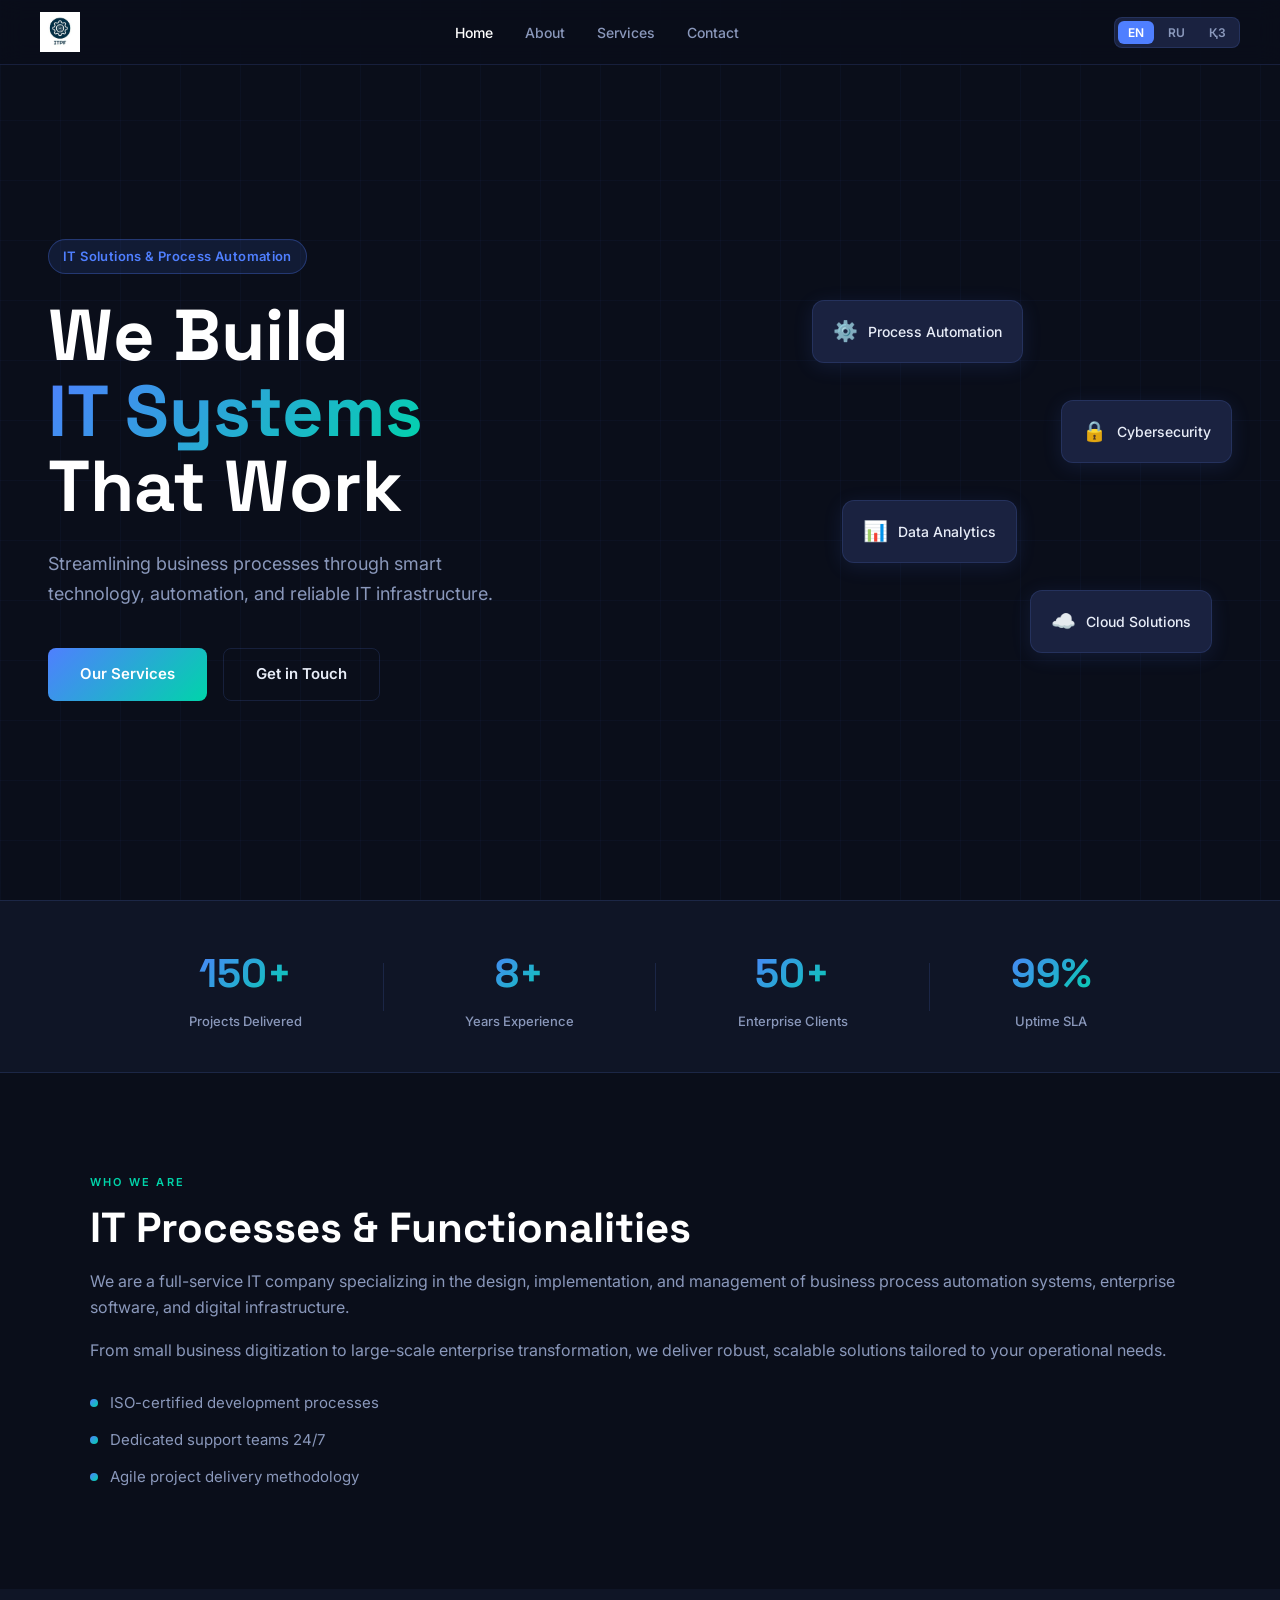
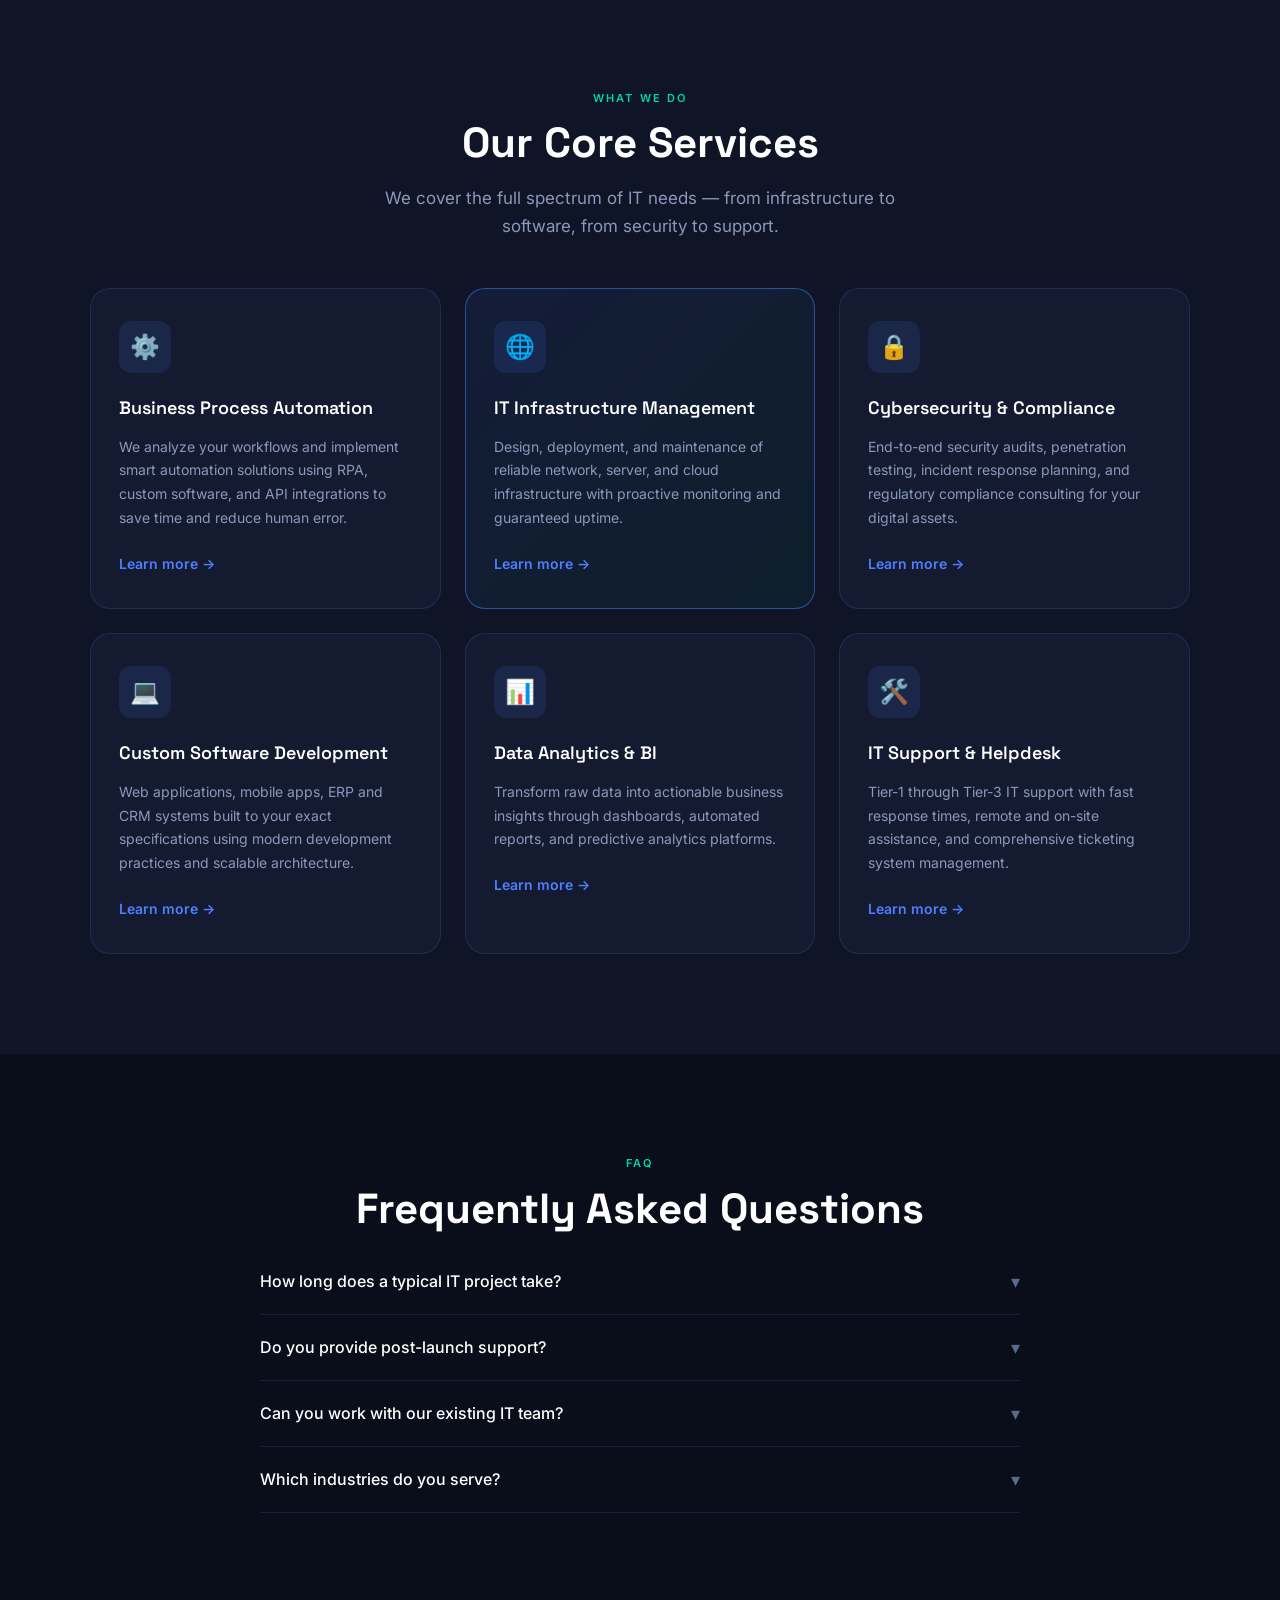
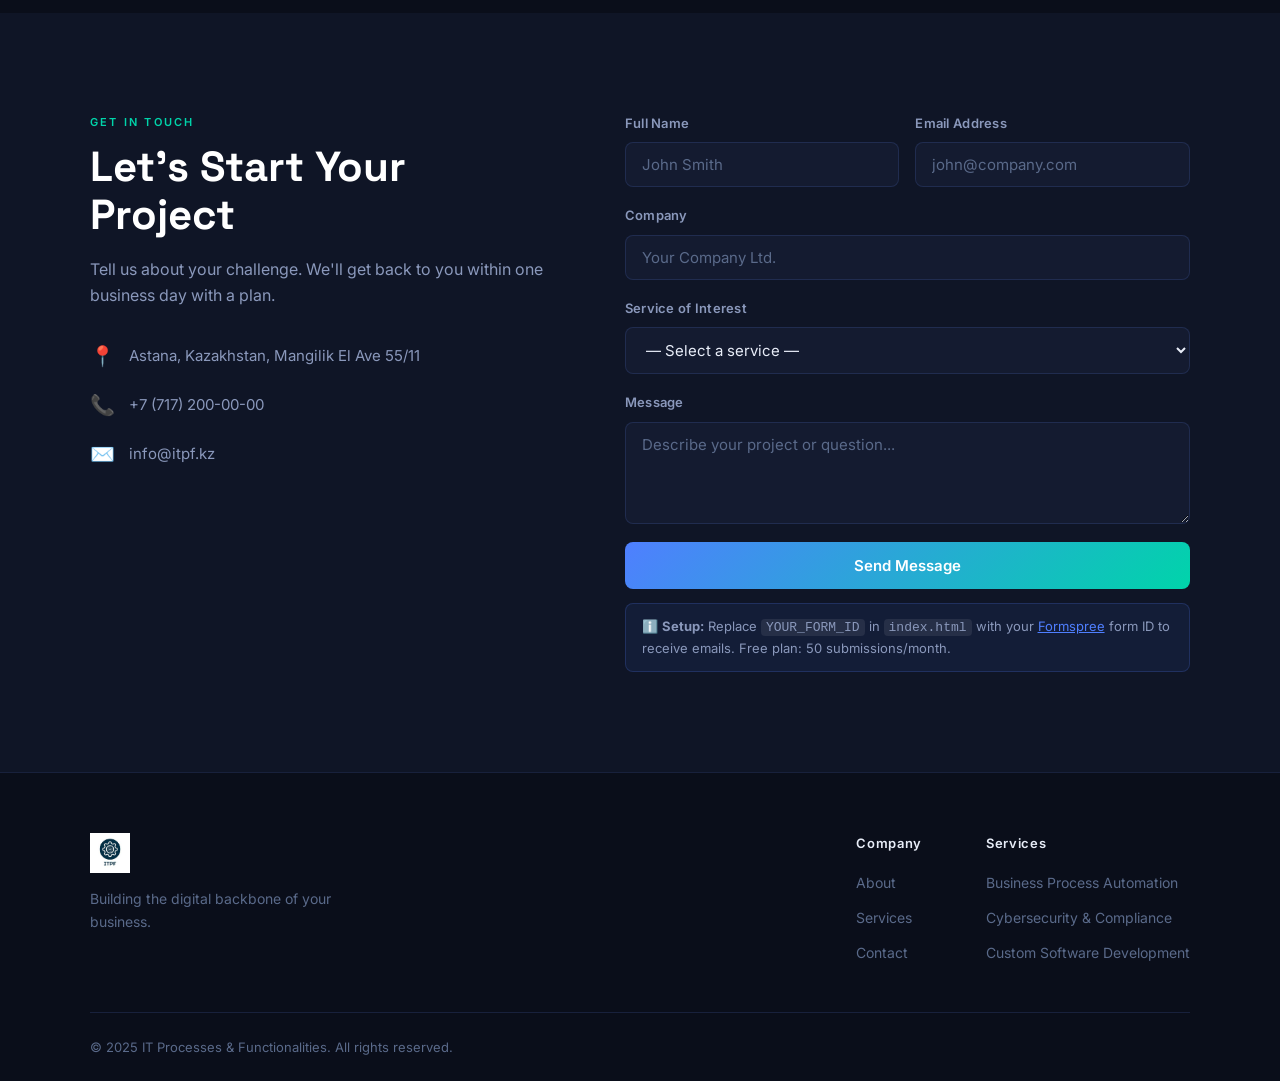
==== itpf-website-v2/index.html @ 0fc3a015 "Initial project setup" ====
<!DOCTYPE html>
<html lang="en">
<head>
  <meta charset="UTF-8" />
  <meta name="viewport" content="width=device-width, initial-scale=1.0" />
  <title>IT Processes & Functionalities</title>

  <!-- CSS -->
  <link rel="stylesheet" href="assets/css/main.css" />
  <link rel="stylesheet" href="assets/css/navbar.css" />
  <link rel="stylesheet" href="assets/css/hero.css" />
  <link rel="stylesheet" href="assets/css/sections.css" />
  <link rel="stylesheet" href="assets/css/contact.css" />
  <link rel="stylesheet" href="assets/css/footer.css" />

  <!-- Google Fonts -->
  <link href="https://fonts.googleapis.com/css2?family=Inter:wght@300;400;500;600;700&family=Space+Grotesk:wght@400;500;700&display=swap" rel="stylesheet" />
</head>
<body>

  <!-- ========== NAVBAR ========== -->
  <nav class="navbar" id="navbar">
    <div class="nav-container">
      <a href="#home" class="nav-logo">
        <img src="assets/images/company-logo.png" alt="IT P&F Logo" class="nav-logo-img"
             onerror="this.style.display='none'; document.getElementById('logoText').style.display='flex';" />
        <span class="logo-text-fallback" id="logoText" style="display:none;">
          <div class="logo-icon">⬡</div>
          <span>IT P&F</span>
        </span>
      </a>

      <ul class="nav-links" id="navLinks">
        <li><a href="#home"     data-i18n="nav_home">Home</a></li>
        <li><a href="#about"    data-i18n="nav_about">About</a></li>
        <li><a href="#services" data-i18n="nav_services">Services</a></li>
        <li><a href="#contact"  data-i18n="nav_contact">Contact</a></li>
      </ul>

      <div class="nav-right">
        <div class="lang-switcher">
          <button class="lang-btn active" data-lang="en">EN</button>
          <button class="lang-btn" data-lang="ru">RU</button>
          <button class="lang-btn" data-lang="kz">ҚЗ</button>
        </div>
        <button class="burger" id="burger" aria-label="Menu">
          <span></span><span></span><span></span>
        </button>
      </div>
    </div>
  </nav>

  <!-- ========== HERO ========== -->
  <section class="hero" id="home">
    <div class="hero-bg-grid"></div>
    <div class="hero-content">
      <div class="hero-tag" data-i18n="hero_tag">IT Solutions & Process Automation</div>
      <h1 class="hero-title">
        <span data-i18n="hero_title1">We Build</span><br/>
        <span class="hero-accent" data-i18n="hero_title2">IT Systems</span><br/>
        <span data-i18n="hero_title3">That Work</span>
      </h1>
      <p class="hero-sub" data-i18n="hero_sub">
        Streamlining business processes through smart technology, automation, and reliable IT infrastructure.
      </p>
      <div class="hero-cta-group">
        <a href="#services" class="btn-primary" data-i18n="hero_cta1">Our Services</a>
        <a href="#contact"  class="btn-outline"  data-i18n="hero_cta2">Get in Touch</a>
      </div>
    </div>
    <div class="hero-visual">
      <div class="floating-card card1"><span class="card-icon">⚙️</span><span data-i18n="card1">Process Automation</span></div>
      <div class="floating-card card2"><span class="card-icon">🔒</span><span data-i18n="card2">Cybersecurity</span></div>
      <div class="floating-card card3"><span class="card-icon">📊</span><span data-i18n="card3">Data Analytics</span></div>
      <div class="floating-card card4"><span class="card-icon">☁️</span><span data-i18n="card4">Cloud Solutions</span></div>
    </div>
  </section>

  <!-- ========== STATS ========== -->
  <section class="stats-bar">
    <div class="stats-container">
      <div class="stat-item">
        <span class="stat-num">150+</span>
        <span class="stat-label" data-i18n="stat1">Projects Delivered</span>
      </div>
      <div class="stat-divider"></div>
      <div class="stat-item">
        <span class="stat-num">8+</span>
        <span class="stat-label" data-i18n="stat2">Years Experience</span>
      </div>
      <div class="stat-divider"></div>
      <div class="stat-item">
        <span class="stat-num">50+</span>
        <span class="stat-label" data-i18n="stat3">Enterprise Clients</span>
      </div>
      <div class="stat-divider"></div>
      <div class="stat-item">
        <span class="stat-num">99%</span>
        <span class="stat-label" data-i18n="stat4">Uptime SLA</span>
      </div>
    </div>
  </section>

  <!-- ========== ABOUT ========== -->
  <section class="about" id="about">
    <div class="section-container">
      <div class="about-text">
        <div class="section-eyebrow" data-i18n="about_eyebrow">WHO WE ARE</div>
        <h2 class="section-title" data-i18n="about_title">IT Processes & Functionalities</h2>
        <p data-i18n="about_p1">We are a full-service IT company specializing in the design, implementation, and management of business process automation systems, enterprise software, and digital infrastructure.</p>
        <p data-i18n="about_p2">From small business digitization to large-scale enterprise transformation, we deliver robust, scalable solutions tailored to your operational needs.</p>
        <div class="about-features">
          <div class="feature-row"><div class="feature-dot"></div><span data-i18n="feat1">ISO-certified development processes</span></div>
          <div class="feature-row"><div class="feature-dot"></div><span data-i18n="feat2">Dedicated support teams 24/7</span></div>
          <div class="feature-row"><div class="feature-dot"></div><span data-i18n="feat3">Agile project delivery methodology</span></div>
        </div>
      </div>
    </div>
  </section>

  <!-- ========== SERVICES ========== -->
  <section class="services" id="services">
    <div class="services-inner">
      <div class="section-eyebrow center" data-i18n="services_eyebrow">WHAT WE DO</div>
      <h2 class="section-title center" data-i18n="services_title">Our Core Services</h2>
      <p class="section-sub center" data-i18n="services_sub">We cover the full spectrum of IT needs — from infrastructure to software, from security to support.</p>
      <div class="services-grid">
        <div class="service-card">
          <div class="service-icon-wrap"><span class="service-icon">⚙️</span></div>
          <h3 data-i18n="srv1_title">Business Process Automation</h3>
          <p data-i18n="srv1_desc">We analyze your workflows and implement smart automation solutions using RPA, custom software, and API integrations to save time and reduce human error.</p>
          <a href="#contact" class="service-link" data-i18n="srv_link">Learn more →</a>
        </div>
        <div class="service-card featured">
          <div class="service-icon-wrap"><span class="service-icon">🌐</span></div>
          <h3 data-i18n="srv2_title">IT Infrastructure Management</h3>
          <p data-i18n="srv2_desc">Design, deployment, and maintenance of reliable network, server, and cloud infrastructure with proactive monitoring and guaranteed uptime.</p>
          <a href="#contact" class="service-link" data-i18n="srv_link">Learn more →</a>
        </div>
        <div class="service-card">
          <div class="service-icon-wrap"><span class="service-icon">🔒</span></div>
          <h3 data-i18n="srv3_title">Cybersecurity & Compliance</h3>
          <p data-i18n="srv3_desc">End-to-end security audits, penetration testing, incident response planning, and regulatory compliance consulting for your digital assets.</p>
          <a href="#contact" class="service-link" data-i18n="srv_link">Learn more →</a>
        </div>
        <div class="service-card">
          <div class="service-icon-wrap"><span class="service-icon">💻</span></div>
          <h3 data-i18n="srv4_title">Custom Software Development</h3>
          <p data-i18n="srv4_desc">Web applications, mobile apps, ERP and CRM systems built to your exact specifications using modern development practices and scalable architecture.</p>
          <a href="#contact" class="service-link" data-i18n="srv_link">Learn more →</a>
        </div>
        <div class="service-card">
          <div class="service-icon-wrap"><span class="service-icon">📊</span></div>
          <h3 data-i18n="srv5_title">Data Analytics & BI</h3>
          <p data-i18n="srv5_desc">Transform raw data into actionable business insights through dashboards, automated reports, and predictive analytics platforms.</p>
          <a href="#contact" class="service-link" data-i18n="srv_link">Learn more →</a>
        </div>
        <div class="service-card">
          <div class="service-icon-wrap"><span class="service-icon">🛠️</span></div>
          <h3 data-i18n="srv6_title">IT Support & Helpdesk</h3>
          <p data-i18n="srv6_desc">Tier-1 through Tier-3 IT support with fast response times, remote and on-site assistance, and comprehensive ticketing system management.</p>
          <a href="#contact" class="service-link" data-i18n="srv_link">Learn more →</a>
        </div>
      </div>
    </div>
  </section>

  <!-- ========== FAQ ========== -->
  <section class="faq-section">
    <div class="faq-inner">
      <div class="section-eyebrow center" data-i18n="faq_eyebrow">FAQ</div>
      <h2 class="section-title center" data-i18n="faq_title">Frequently Asked Questions</h2>
      <div class="faq-list">
        <div class="faq-item">
          <button class="faq-q" onclick="toggleFAQ(this)">
            <span data-i18n="faq1_q">How long does a typical IT project take?</span>
            <span class="faq-arrow">▾</span>
          </button>
          <div class="faq-a"><p data-i18n="faq1_a">Project timelines vary based on scope. A simple automation solution takes 2–4 weeks; a full ERP implementation can take 3–6 months.</p></div>
        </div>
        <div class="faq-item">
          <button class="faq-q" onclick="toggleFAQ(this)">
            <span data-i18n="faq2_q">Do you provide post-launch support?</span>
            <span class="faq-arrow">▾</span>
          </button>
          <div class="faq-a"><p data-i18n="faq2_a">Yes. All our solutions come with a standard 3-month warranty period and optional long-term support contracts with guaranteed SLA response times.</p></div>
        </div>
        <div class="faq-item">
          <button class="faq-q" onclick="toggleFAQ(this)">
            <span data-i18n="faq3_q">Can you work with our existing IT team?</span>
            <span class="faq-arrow">▾</span>
          </button>
          <div class="faq-a"><p data-i18n="faq3_a">Absolutely. We regularly collaborate with in-house IT departments, acting as a technology partner for specific projects or providing overflow capacity during peak periods.</p></div>
        </div>
        <div class="faq-item">
          <button class="faq-q" onclick="toggleFAQ(this)">
            <span data-i18n="faq4_q">Which industries do you serve?</span>
            <span class="faq-arrow">▾</span>
          </button>
          <div class="faq-a"><p data-i18n="faq4_a">We serve clients across finance, healthcare, logistics, retail, manufacturing, and the public sector. Our solutions are adaptable to any industry vertical.</p></div>
        </div>
      </div>
    </div>
  </section>

  <!-- ========== CONTACT ========== -->
  <section class="contact-section" id="contact">
    <div class="contact-inner">
      <div class="contact-info">
        <div class="section-eyebrow" data-i18n="contact_eyebrow">GET IN TOUCH</div>
        <h2 class="section-title" data-i18n="contact_title">Let's Start Your Project</h2>
        <p data-i18n="contact_sub">Tell us about your challenge. We'll get back to you within one business day with a plan.</p>
        <div class="contact-details">
          <div class="contact-row"><span class="c-icon">📍</span><span data-i18n="contact_address">Astana, Kazakhstan, Mangilik El Ave 55/11</span></div>
          <div class="contact-row"><span class="c-icon">📞</span><span>+7 (717) 200-00-00</span></div>
          <div class="contact-row"><span class="c-icon">✉️</span><span>info@itpf.kz</span></div>
        </div>
      </div>

      <!-- FORM — submissions go to Formspree (replace YOUR_FORM_ID) -->
      <form class="contact-form" id="contactForm"
            action="https://formspree.io/f/mbdvygqb"
            method="POST"
            onsubmit="handleSubmit(event)">

        <div class="form-row">
          <div class="form-group">
            <label data-i18n="form_name">Full Name</label>
            <input type="text" name="name" id="fname" placeholder="John Smith" required />
          </div>
          <div class="form-group">
            <label data-i18n="form_email">Email Address</label>
            <input type="email" name="email" id="femail" placeholder="john@company.com" required />
          </div>
        </div>
        <div class="form-group">
          <label data-i18n="form_company">Company</label>
          <input type="text" name="company" id="fcompany" placeholder="Your Company Ltd." />
        </div>
        <div class="form-group">
          <label data-i18n="form_service">Service of Interest</label>
          <select name="service" id="fservice">
            <option value="" data-i18n="form_select">— Select a service —</option>
            <option value="automation"    data-i18n="srv1_title">Business Process Automation</option>
            <option value="infra"         data-i18n="srv2_title">IT Infrastructure Management</option>
            <option value="security"      data-i18n="srv3_title">Cybersecurity & Compliance</option>
            <option value="software"      data-i18n="srv4_title">Custom Software Development</option>
            <option value="analytics"     data-i18n="srv5_title">Data Analytics & BI</option>
            <option value="support"       data-i18n="srv6_title">IT Support & Helpdesk</option>
          </select>
        </div>
        <div class="form-group">
          <label data-i18n="form_msg">Message</label>
          <textarea name="message" id="fmessage" rows="4" placeholder="Describe your project or question..." required></textarea>
        </div>

        <!-- Hidden field so you know which page sent the message -->
        <input type="hidden" name="_subject" value="New message from IT P&F website" />
        <input type="hidden" name="_replyto" id="replyTo" />

        <button type="submit" class="btn-primary full-w" id="submitBtn" data-i18n="form_submit">Send Message</button>

        <div class="form-success" id="formSuccess">
          <span data-i18n="form_success">✅ Thank you! We'll be in touch shortly.</span>
        </div>
        <div class="form-error" id="formError">
          <span data-i18n="form_error">❌ Something went wrong. Please try again or email us directly.</span>
        </div>

        <!-- SETUP INSTRUCTIONS (visible only in dev) -->
        <div class="form-setup-note" id="setupNote">
          ℹ️ <strong>Setup:</strong> Replace <code>YOUR_FORM_ID</code> in <code>index.html</code> with your
          <a href="https://formspree.io" target="_blank">Formspree</a> form ID to receive emails.
          Free plan: 50 submissions/month.
        </div>
      </form>
    </div>
  </section>

  <!-- ========== FOOTER ========== -->
  <footer class="footer">
    <div class="footer-inner">
      <div class="footer-brand">
        <img src="assets/images/company-logo.png" alt="Logo" class="footer-logo"
             onerror="this.style.display='none'; document.getElementById('footerLogoFallback').style.display='flex';" />
        <div class="footer-logo-fallback" id="footerLogoFallback" style="display:none;">
          <div class="logo-icon">⬡</div><span class="logo-text-f">IT P&F</span>
        </div>
        <p data-i18n="footer_tagline">Building the digital backbone of your business.</p>
      </div>
      <div class="footer-links">
        <div class="footer-col">
          <strong data-i18n="footer_company">Company</strong>
          <a href="#about"    data-i18n="nav_about">About</a>
          <a href="#services" data-i18n="nav_services">Services</a>
          <a href="#contact"  data-i18n="nav_contact">Contact</a>
        </div>
        <div class="footer-col">
          <strong data-i18n="footer_services">Services</strong>
          <a href="#services" data-i18n="srv1_title">Process Automation</a>
          <a href="#services" data-i18n="srv3_title">Cybersecurity</a>
          <a href="#services" data-i18n="srv4_title">Software Dev</a>
        </div>
      </div>
    </div>
    <div class="footer-bottom">
      <span>© 2025 IT Processes & Functionalities. <span data-i18n="footer_rights">All rights reserved.</span></span>
    </div>
  </footer>

  <!-- JS -->
  <script src="assets/js/i18n.js"></script>
  <script src="assets/js/navbar.js"></script>
  <script src="assets/js/faq.js"></script>
  <script src="assets/js/form.js"></script>
  <script src="assets/js/animations.js"></script>
  <script src="assets/js/main.js"></script>

</body>
</html>
---- itpf-website-v2/assets/css/main.css ----
/* ================================================
   main.css  — Design tokens · Reset · Utilities
   ================================================ */

/* ── DESIGN TOKENS ── */
:root {
  --bg:          #0A0E1A;
  --bg2:         #0F1526;
  --bg3:         #141B30;
  --surface:     #1A2240;
  --border:      rgba(100,140,255,0.15);
  --accent:      #4F7FFF;
  --accent2:     #00D4AA;
  --text:        #E8EDF8;
  --text2:       #8A98BB;
  --text3:       #5A6A8A;
  --white:       #FFFFFF;
  --gradient:    linear-gradient(135deg,#4F7FFF 0%,#00D4AA 100%);
  --font-display:'Space Grotesk', sans-serif;
  --font-body:   'Inter', sans-serif;
  --radius:      12px;
  --radius-lg:   20px;
  --transition:  0.25s ease;
  --shadow:      0 8px 32px rgba(0,0,0,0.4);
  --shadow-card: 0 4px 20px rgba(79,127,255,0.12);
}

/* ── RESET ── */
*, *::before, *::after { box-sizing: border-box; margin: 0; padding: 0; }
html  { scroll-behavior: smooth; }
body  { background: var(--bg); color: var(--text); font-family: var(--font-body); font-size: 16px; line-height: 1.65; overflow-x: hidden; }
a     { color: inherit; text-decoration: none; }
img   { max-width: 100%; display: block; }
ul    { list-style: none; }

/* ── UTILITIES ── */
.center { text-align: center; }

.section-eyebrow {
  font-size: 11px; font-weight: 600;
  letter-spacing: 0.2em; color: var(--accent2);
  text-transform: uppercase; margin-bottom: 12px;
}

.section-title {
  font-family: var(--font-display);
  font-size: clamp(28px, 4vw, 42px);
  font-weight: 700; color: var(--white);
  line-height: 1.15; margin-bottom: 16px;
}

.section-sub {
  color: var(--text2); font-size: 17px;
  max-width: 560px; margin: 0 auto 48px;
}

/* ── BUTTONS ── */
.btn-primary {
  display: inline-block;
  background: var(--gradient);
  color: var(--white); font-family: var(--font-body);
  font-weight: 600; font-size: 15px;
  padding: 14px 32px; border-radius: 8px;
  border: none; cursor: pointer;
  transition: opacity var(--transition), transform var(--transition);
}
.btn-primary:hover { opacity: 0.88; transform: translateY(-2px); }
.btn-primary.full-w { width: 100%; text-align: center; }

.btn-outline {
  display: inline-block; background: transparent;
  color: var(--text); font-weight: 600; font-size: 15px;
  padding: 13px 32px; border-radius: 8px;
  border: 1.5px solid var(--border); cursor: pointer;
  transition: border-color var(--transition), color var(--transition);
}
.btn-outline:hover { border-color: var(--accent); color: var(--accent); }

/* ── BG GRID ── */
.hero-bg-grid {
  position: fixed; inset: 0;
  background-image:
    linear-gradient(rgba(79,127,255,0.04) 1px, transparent 1px),
    linear-gradient(90deg, rgba(79,127,255,0.04) 1px, transparent 1px);
  background-size: 60px 60px;
  pointer-events: none; z-index: -1;
}
---- itpf-website-v2/assets/css/navbar.css ----
/* ================================================
   navbar.css — Navigation bar
   ================================================ */

.navbar {
  position: fixed; top: 0; left: 0; right: 0;
  z-index: 1000; padding: 0 24px;
  background: rgba(10,14,26,0.85);
  backdrop-filter: blur(12px);
  border-bottom: 1px solid var(--border);
  transition: background var(--transition);
}
.nav-container {
  max-width: 1200px; margin: 0 auto;
  height: 64px; display: flex;
  align-items: center; justify-content: space-between; gap: 24px;
}

/* Logo */
.nav-logo { display: flex; align-items: center; gap: 10px; }
.nav-logo-img { height: 40px; width: auto; object-fit: contain; }
.logo-text-fallback {
  display: flex; align-items: center; gap: 10px;
  font-family: var(--font-display); font-weight: 700;
  font-size: 18px; color: var(--white);
}
.logo-icon {
  width: 34px; height: 34px; background: var(--gradient);
  border-radius: 8px; display: flex; align-items: center;
  justify-content: center; font-size: 18px; color: #fff;
}

/* Links */
.nav-links { display: flex; align-items: center; gap: 32px; }
.nav-links a { font-size: 14px; font-weight: 500; color: var(--text2); transition: color var(--transition); }
.nav-links a:hover, .nav-links a.active { color: var(--white); }

/* Right side */
.nav-right { display: flex; align-items: center; gap: 16px; }

/* Language switcher */
.lang-switcher {
  display: flex; gap: 4px;
  background: var(--surface); border-radius: 8px;
  padding: 3px; border: 1px solid var(--border);
}
.lang-btn {
  background: transparent; border: none;
  color: var(--text2); font-family: var(--font-body);
  font-size: 12px; font-weight: 600;
  padding: 4px 10px; border-radius: 6px;
  cursor: pointer; transition: background var(--transition), color var(--transition);
}
.lang-btn.active { background: var(--accent); color: var(--white); }
.lang-btn:hover:not(.active) { background: rgba(79,127,255,0.15); color: var(--white); }

/* Burger */
.burger { display: none; flex-direction: column; gap: 5px; background: none; border: none; cursor: pointer; padding: 4px; }
.burger span { display: block; width: 22px; height: 2px; background: var(--text); border-radius: 2px; transition: transform var(--transition), opacity var(--transition); }
.burger.open span:nth-child(1) { transform: translateY(7px) rotate(45deg); }
.burger.open span:nth-child(2) { opacity: 0; }
.burger.open span:nth-child(3) { transform: translateY(-7px) rotate(-45deg); }

/* ── Responsive ── */
@media (max-width: 768px) {
  .nav-links {
    position: fixed; top: 64px; left: 0; right: 0;
    background: rgba(10,14,26,0.98); backdrop-filter: blur(12px);
    flex-direction: column; align-items: center;
    padding: 24px; gap: 20px;
    border-bottom: 1px solid var(--border);
    transform: translateY(-110%); transition: transform 0.3s ease; z-index: 999;
  }
  .nav-links.open { transform: translateY(0); }
  .burger { display: flex; }
}
---- itpf-website-v2/assets/css/hero.css ----
/* ================================================
   hero.css — Hero section + Stats bar
   ================================================ */

/* ── HERO ── */
.hero {
  min-height: 100vh; display: flex;
  align-items: center; justify-content: space-between;
  padding: 120px 48px 80px;
  max-width: 1280px; margin: 0 auto; gap: 48px;
}

.hero-content { flex: 1; max-width: 580px; }

.hero-tag {
  display: inline-block;
  background: rgba(79,127,255,0.12);
  border: 1px solid rgba(79,127,255,0.3);
  color: var(--accent); font-size: 13px; font-weight: 600;
  padding: 6px 14px; border-radius: 100px;
  margin-bottom: 24px; letter-spacing: 0.03em;
}

.hero-title {
  font-family: var(--font-display);
  font-size: clamp(40px, 6vw, 72px);
  font-weight: 700; line-height: 1.05;
  color: var(--white); margin-bottom: 24px;
}

.hero-accent {
  background: var(--gradient);
  -webkit-background-clip: text;
  -webkit-text-fill-color: transparent;
  background-clip: text;
}

.hero-sub { color: var(--text2); font-size: 18px; margin-bottom: 40px; max-width: 480px; }
.hero-cta-group { display: flex; gap: 16px; flex-wrap: wrap; }

/* Floating cards */
.hero-visual { flex: 1; max-width: 420px; position: relative; height: 380px; }
.floating-card {
  position: absolute; background: var(--surface);
  border: 1px solid var(--border); border-radius: var(--radius);
  padding: 14px 20px; display: flex; align-items: center; gap: 10px;
  font-size: 14px; font-weight: 500; color: var(--text);
  white-space: nowrap; box-shadow: var(--shadow-card);
  animation: float 4s ease-in-out infinite;
}
.card-icon { font-size: 20px; }
.card1 { top: 20px;  left: 0;    animation-delay: 0s;   }
.card2 { top: 120px; right: 0;   animation-delay: 1s;   }
.card3 { top: 220px; left: 30px; animation-delay: 0.5s; }
.card4 { top: 310px; right: 20px;animation-delay: 1.5s; }

@keyframes float {
  0%, 100% { transform: translateY(0); }
  50%       { transform: translateY(-10px); }
}

/* ── STATS BAR ── */
.stats-bar { background: var(--bg2); border-top: 1px solid var(--border); border-bottom: 1px solid var(--border); padding: 40px 24px; }
.stats-container { max-width: 960px; margin: 0 auto; display: flex; align-items: center; justify-content: space-around; flex-wrap: wrap; gap: 24px; }
.stat-item { display: flex; flex-direction: column; align-items: center; gap: 4px; }
.stat-num { font-family: var(--font-display); font-size: 40px; font-weight: 700; background: var(--gradient); -webkit-background-clip: text; -webkit-text-fill-color: transparent; background-clip: text; }
.stat-label { font-size: 13px; color: var(--text2); font-weight: 500; }
.stat-divider { width: 1px; height: 48px; background: var(--border); }

/* ── Responsive ── */
@media (max-width: 1024px) { .hero { padding: 100px 32px 80px; } .hero-visual { max-width: 320px; } }
@media (max-width: 768px) {
  .hero { flex-direction: column; min-height: auto; padding: 100px 20px 60px; text-align: center; }
  .hero-content { max-width: 100%; }
  .hero-sub { margin: 0 auto 32px; }
  .hero-cta-group { justify-content: center; }
  .hero-visual { display: none; }
  .stats-container { flex-direction: column; gap: 28px; }
  .stat-divider { display: none; }
}
@media (max-width: 480px) {
  .btn-primary, .btn-outline { width: 100%; text-align: center; }
  .hero-cta-group { flex-direction: column; }
}
---- itpf-website-v2/assets/css/sections.css ----
/* ================================================
   sections.css — About · Services · FAQ
   ================================================ */

/* ── ABOUT ── */
.about { background: var(--bg); padding: 100px 24px; }
.section-container { max-width: 1100px; margin: 0 auto; }
.about-text p { color: var(--text2); margin-bottom: 16px; }
.about-features { margin-top: 28px; display: flex; flex-direction: column; gap: 12px; }
.feature-row { display: flex; align-items: center; gap: 12px; font-size: 15px; color: var(--text2); }
.feature-dot { width: 8px; height: 8px; border-radius: 50%; background: var(--gradient); flex-shrink: 0; }

/* ── SERVICES ── */
.services { background: var(--bg2); padding: 100px 24px; }
.services-inner { max-width: 1100px; margin: 0 auto; }
.services-grid { display: grid; grid-template-columns: repeat(3,1fr); gap: 24px; margin-top: 16px; }

.service-card {
  background: var(--bg3); border: 1px solid var(--border);
  border-radius: var(--radius-lg); padding: 32px 28px;
  transition: transform var(--transition), border-color var(--transition), box-shadow var(--transition);
}
.service-card:hover { transform: translateY(-6px); border-color: rgba(79,127,255,0.4); box-shadow: var(--shadow-card); }
.service-card.featured { border-color: rgba(79,127,255,0.5); background: linear-gradient(135deg,rgba(79,127,255,0.08),rgba(0,212,170,0.05)); }
.service-icon-wrap { width: 52px; height: 52px; background: rgba(79,127,255,0.12); border-radius: 12px; display: flex; align-items: center; justify-content: center; margin-bottom: 20px; }
.service-icon { font-size: 24px; }
.service-card h3 { font-family: var(--font-display); font-size: 18px; font-weight: 600; color: var(--white); margin-bottom: 12px; }
.service-card p  { color: var(--text2); font-size: 14px; line-height: 1.7; margin-bottom: 20px; }
.service-link    { font-size: 14px; font-weight: 600; color: var(--accent); transition: color var(--transition); }
.service-link:hover { color: var(--accent2); }

/* ── FAQ ── */
.faq-section { background: var(--bg); padding: 100px 24px; }
.faq-inner { max-width: 760px; margin: 0 auto; }
.faq-list { margin-top: 16px; }
.faq-item { border-bottom: 1px solid var(--border); }
.faq-q {
  width: 100%; background: none; border: none;
  color: var(--white); font-family: var(--font-body);
  font-size: 16px; font-weight: 500; padding: 22px 0;
  display: flex; align-items: center; justify-content: space-between;
  cursor: pointer; text-align: left; gap: 16px;
  transition: color var(--transition);
}
.faq-q:hover { color: var(--accent); }
.faq-arrow { font-size: 18px; color: var(--text3); transition: transform var(--transition); flex-shrink: 0; }
.faq-q.open .faq-arrow { transform: rotate(180deg); color: var(--accent); }
.faq-a { max-height: 0; overflow: hidden; transition: max-height 0.35s ease; }
.faq-a p { color: var(--text2); font-size: 15px; padding-bottom: 20px; }
.faq-a.open { max-height: 300px; }

/* ── Responsive ── */
@media (max-width: 1024px) { .services-grid { grid-template-columns: repeat(2,1fr); } }
@media (max-width: 768px) {
  .about    { padding: 70px 20px; }
  .services { padding: 70px 20px; }
  .faq-section { padding: 70px 20px; }
  .services-grid { grid-template-columns: 1fr; }
}
---- itpf-website-v2/assets/css/contact.css ----
/* ================================================
   contact.css — Contact section & Form
   ================================================ */

.contact-section { background: var(--bg2); padding: 100px 24px; }
.contact-inner { max-width: 1100px; margin: 0 auto; display: flex; gap: 64px; align-items: flex-start; }

/* Info column */
.contact-info { flex: 1; }
.contact-info p { color: var(--text2); margin-bottom: 32px; font-size: 16px; }
.contact-details { display: flex; flex-direction: column; gap: 16px; }
.contact-row { display: flex; align-items: center; gap: 14px; color: var(--text2); font-size: 15px; }
.c-icon { font-size: 20px; }

/* Form */
.contact-form { flex: 1.2; }
.form-row { display: grid; grid-template-columns: 1fr 1fr; gap: 16px; }
.form-group { display: flex; flex-direction: column; gap: 8px; margin-bottom: 18px; }
.form-group label { font-size: 13px; font-weight: 600; color: var(--text2); letter-spacing: 0.02em; }

.form-group input,
.form-group select,
.form-group textarea {
  background: var(--bg3); border: 1px solid var(--border);
  border-radius: 8px; color: var(--text);
  font-family: var(--font-body); font-size: 15px;
  padding: 12px 16px; outline: none; width: 100%;
  transition: border-color var(--transition), box-shadow var(--transition);
}
.form-group input::placeholder,
.form-group textarea::placeholder { color: var(--text3); }
.form-group input:focus,
.form-group select:focus,
.form-group textarea:focus { border-color: var(--accent); box-shadow: 0 0 0 3px rgba(79,127,255,0.12); }
.form-group select option { background: var(--bg3); }
.form-group textarea { resize: vertical; }

/* States */
.form-success,
.form-error { display: none; margin-top: 16px; border-radius: 8px; padding: 14px 20px; font-size: 15px; font-weight: 500; }
.form-success { background: rgba(0,212,170,0.1); border: 1px solid rgba(0,212,170,0.3); color: var(--accent2); }
.form-error   { background: rgba(255,80,80,0.1); border: 1px solid rgba(255,80,80,0.3); color: #ff6b6b; }
.form-success.show,
.form-error.show { display: block; }

/* Submit button loading */
.btn-primary:disabled { opacity: 0.6; cursor: not-allowed; transform: none; }

/* Setup note (dev only) */
.form-setup-note {
  margin-top: 14px; padding: 12px 16px;
  background: rgba(79,127,255,0.08); border: 1px solid rgba(79,127,255,0.2);
  border-radius: 8px; font-size: 13px; color: var(--text2); line-height: 1.6;
}
.form-setup-note a { color: var(--accent); text-decoration: underline; }
.form-setup-note code { background: rgba(255,255,255,0.08); padding: 1px 5px; border-radius: 4px; font-family: monospace; }

/* ── Responsive ── */
@media (max-width: 1024px) { .contact-inner { flex-direction: column; gap: 48px; } .form-row { grid-template-columns: 1fr; } }
@media (max-width: 768px)  { .contact-section { padding: 70px 20px; } }
---- itpf-website-v2/assets/css/footer.css ----
/* ================================================
   footer.css — Footer
   ================================================ */

.footer { background: var(--bg); border-top: 1px solid var(--border); padding: 60px 24px 24px; }
.footer-inner { max-width: 1100px; margin: 0 auto; display: flex; justify-content: space-between; gap: 48px; flex-wrap: wrap; margin-bottom: 48px; }

.footer-brand { max-width: 260px; }
.footer-logo  { height: 40px; width: auto; object-fit: contain; margin-bottom: 14px; }
.footer-logo-fallback { display: flex; align-items: center; gap: 10px; margin-bottom: 14px; }
.logo-text-f  { font-family: var(--font-display); font-weight: 700; font-size: 18px; color: var(--white); }
.footer-brand p { color: var(--text3); font-size: 14px; }

.footer-links { display: flex; gap: 64px; }
.footer-col   { display: flex; flex-direction: column; gap: 12px; }
.footer-col strong { font-size: 13px; font-weight: 600; color: var(--text); letter-spacing: 0.05em; margin-bottom: 4px; }
.footer-col a { font-size: 14px; color: var(--text3); transition: color var(--transition); }
.footer-col a:hover { color: var(--white); }

.footer-bottom { max-width: 1100px; margin: 0 auto; border-top: 1px solid var(--border); padding-top: 24px; font-size: 13px; color: var(--text3); }

/* ── Responsive ── */
@media (max-width: 768px) { .footer-links { flex-direction: column; gap: 32px; } .footer-inner { flex-direction: column; } }
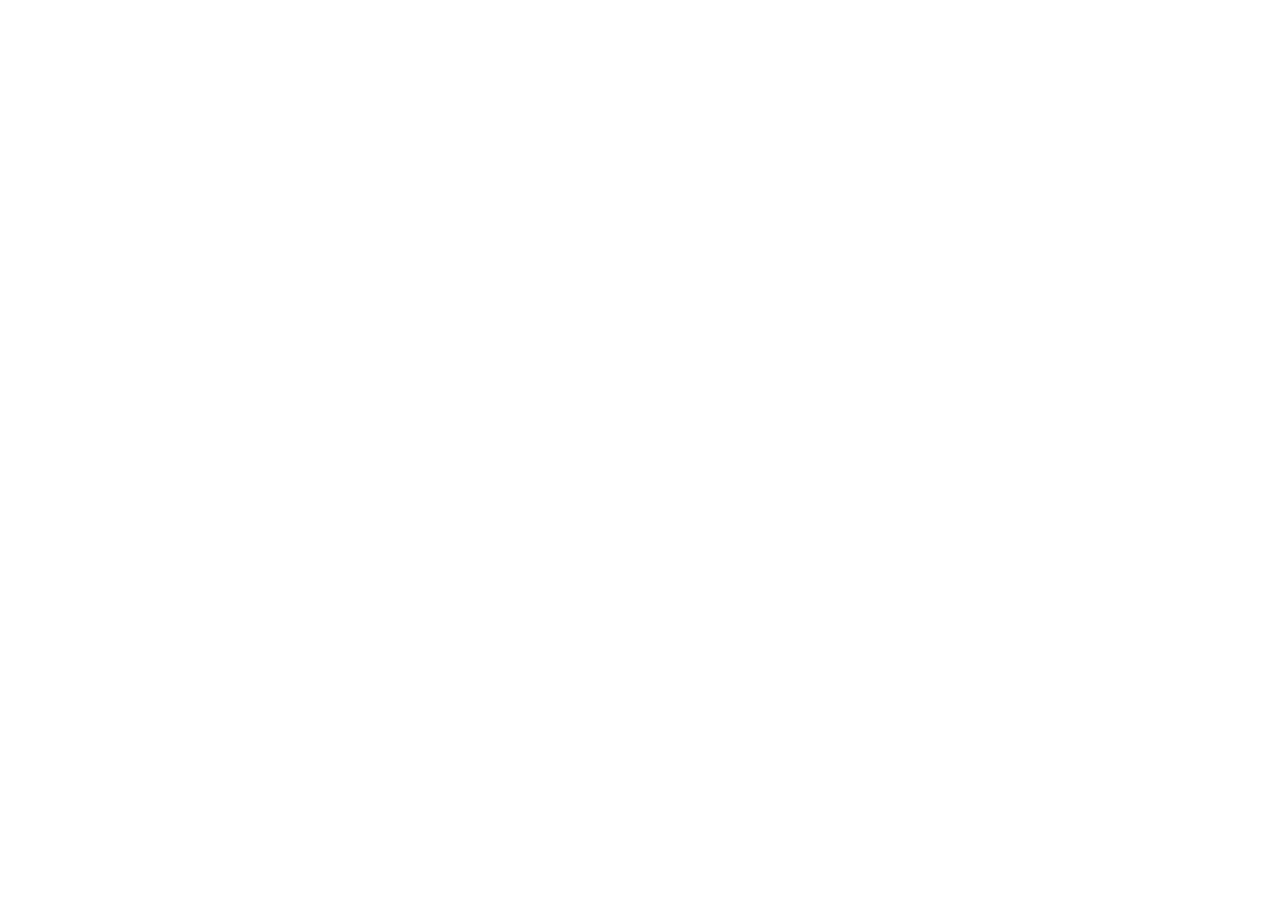
==== commit c7740d3a: "chore: scaffold project folder structure (css, js, assets)" ====
--- a/itpf-website-v2/index.html
+++ b/itpf-website-v2/index.html
@@ -4,317 +4,8 @@
   <meta charset="UTF-8" />
   <meta name="viewport" content="width=device-width, initial-scale=1.0" />
   <title>IT Processes & Functionalities</title>
-
-  <!-- CSS -->
-  <link rel="stylesheet" href="assets/css/main.css" />
-  <link rel="stylesheet" href="assets/css/navbar.css" />
-  <link rel="stylesheet" href="assets/css/hero.css" />
-  <link rel="stylesheet" href="assets/css/sections.css" />
-  <link rel="stylesheet" href="assets/css/contact.css" />
-  <link rel="stylesheet" href="assets/css/footer.css" />
-
-  <!-- Google Fonts -->
-  <link href="https://fonts.googleapis.com/css2?family=Inter:wght@300;400;500;600;700&family=Space+Grotesk:wght@400;500;700&display=swap" rel="stylesheet" />
 </head>
 <body>
-
-  <!-- ========== NAVBAR ========== -->
-  <nav class="navbar" id="navbar">
-    <div class="nav-container">
-      <a href="#home" class="nav-logo">
-        <img src="assets/images/company-logo.png" alt="IT P&F Logo" class="nav-logo-img"
-             onerror="this.style.display='none'; document.getElementById('logoText').style.display='flex';" />
-        <span class="logo-text-fallback" id="logoText" style="display:none;">
-          <div class="logo-icon">⬡</div>
-          <span>IT P&F</span>
-        </span>
-      </a>
-
-      <ul class="nav-links" id="navLinks">
-        <li><a href="#home"     data-i18n="nav_home">Home</a></li>
-        <li><a href="#about"    data-i18n="nav_about">About</a></li>
-        <li><a href="#services" data-i18n="nav_services">Services</a></li>
-        <li><a href="#contact"  data-i18n="nav_contact">Contact</a></li>
-      </ul>
-
-      <div class="nav-right">
-        <div class="lang-switcher">
-          <button class="lang-btn active" data-lang="en">EN</button>
-          <button class="lang-btn" data-lang="ru">RU</button>
-          <button class="lang-btn" data-lang="kz">ҚЗ</button>
-        </div>
-        <button class="burger" id="burger" aria-label="Menu">
-          <span></span><span></span><span></span>
-        </button>
-      </div>
-    </div>
-  </nav>
-
-  <!-- ========== HERO ========== -->
-  <section class="hero" id="home">
-    <div class="hero-bg-grid"></div>
-    <div class="hero-content">
-      <div class="hero-tag" data-i18n="hero_tag">IT Solutions & Process Automation</div>
-      <h1 class="hero-title">
-        <span data-i18n="hero_title1">We Build</span><br/>
-        <span class="hero-accent" data-i18n="hero_title2">IT Systems</span><br/>
-        <span data-i18n="hero_title3">That Work</span>
-      </h1>
-      <p class="hero-sub" data-i18n="hero_sub">
-        Streamlining business processes through smart technology, automation, and reliable IT infrastructure.
-      </p>
-      <div class="hero-cta-group">
-        <a href="#services" class="btn-primary" data-i18n="hero_cta1">Our Services</a>
-        <a href="#contact"  class="btn-outline"  data-i18n="hero_cta2">Get in Touch</a>
-      </div>
-    </div>
-    <div class="hero-visual">
-      <div class="floating-card card1"><span class="card-icon">⚙️</span><span data-i18n="card1">Process Automation</span></div>
-      <div class="floating-card card2"><span class="card-icon">🔒</span><span data-i18n="card2">Cybersecurity</span></div>
-      <div class="floating-card card3"><span class="card-icon">📊</span><span data-i18n="card3">Data Analytics</span></div>
-      <div class="floating-card card4"><span class="card-icon">☁️</span><span data-i18n="card4">Cloud Solutions</span></div>
-    </div>
-  </section>
-
-  <!-- ========== STATS ========== -->
-  <section class="stats-bar">
-    <div class="stats-container">
-      <div class="stat-item">
-        <span class="stat-num">150+</span>
-        <span class="stat-label" data-i18n="stat1">Projects Delivered</span>
-      </div>
-      <div class="stat-divider"></div>
-      <div class="stat-item">
-        <span class="stat-num">8+</span>
-        <span class="stat-label" data-i18n="stat2">Years Experience</span>
-      </div>
-      <div class="stat-divider"></div>
-      <div class="stat-item">
-        <span class="stat-num">50+</span>
-        <span class="stat-label" data-i18n="stat3">Enterprise Clients</span>
-      </div>
-      <div class="stat-divider"></div>
-      <div class="stat-item">
-        <span class="stat-num">99%</span>
-        <span class="stat-label" data-i18n="stat4">Uptime SLA</span>
-      </div>
-    </div>
-  </section>
-
-  <!-- ========== ABOUT ========== -->
-  <section class="about" id="about">
-    <div class="section-container">
-      <div class="about-text">
-        <div class="section-eyebrow" data-i18n="about_eyebrow">WHO WE ARE</div>
-        <h2 class="section-title" data-i18n="about_title">IT Processes & Functionalities</h2>
-        <p data-i18n="about_p1">We are a full-service IT company specializing in the design, implementation, and management of business process automation systems, enterprise software, and digital infrastructure.</p>
-        <p data-i18n="about_p2">From small business digitization to large-scale enterprise transformation, we deliver robust, scalable solutions tailored to your operational needs.</p>
-        <div class="about-features">
-          <div class="feature-row"><div class="feature-dot"></div><span data-i18n="feat1">ISO-certified development processes</span></div>
-          <div class="feature-row"><div class="feature-dot"></div><span data-i18n="feat2">Dedicated support teams 24/7</span></div>
-          <div class="feature-row"><div class="feature-dot"></div><span data-i18n="feat3">Agile project delivery methodology</span></div>
-        </div>
-      </div>
-    </div>
-  </section>
-
-  <!-- ========== SERVICES ========== -->
-  <section class="services" id="services">
-    <div class="services-inner">
-      <div class="section-eyebrow center" data-i18n="services_eyebrow">WHAT WE DO</div>
-      <h2 class="section-title center" data-i18n="services_title">Our Core Services</h2>
-      <p class="section-sub center" data-i18n="services_sub">We cover the full spectrum of IT needs — from infrastructure to software, from security to support.</p>
-      <div class="services-grid">
-        <div class="service-card">
-          <div class="service-icon-wrap"><span class="service-icon">⚙️</span></div>
-          <h3 data-i18n="srv1_title">Business Process Automation</h3>
-          <p data-i18n="srv1_desc">We analyze your workflows and implement smart automation solutions using RPA, custom software, and API integrations to save time and reduce human error.</p>
-          <a href="#contact" class="service-link" data-i18n="srv_link">Learn more →</a>
-        </div>
-        <div class="service-card featured">
-          <div class="service-icon-wrap"><span class="service-icon">🌐</span></div>
-          <h3 data-i18n="srv2_title">IT Infrastructure Management</h3>
-          <p data-i18n="srv2_desc">Design, deployment, and maintenance of reliable network, server, and cloud infrastructure with proactive monitoring and guaranteed uptime.</p>
-          <a href="#contact" class="service-link" data-i18n="srv_link">Learn more →</a>
-        </div>
-        <div class="service-card">
-          <div class="service-icon-wrap"><span class="service-icon">🔒</span></div>
-          <h3 data-i18n="srv3_title">Cybersecurity & Compliance</h3>
-          <p data-i18n="srv3_desc">End-to-end security audits, penetration testing, incident response planning, and regulatory compliance consulting for your digital assets.</p>
-          <a href="#contact" class="service-link" data-i18n="srv_link">Learn more →</a>
-        </div>
-        <div class="service-card">
-          <div class="service-icon-wrap"><span class="service-icon">💻</span></div>
-          <h3 data-i18n="srv4_title">Custom Software Development</h3>
-          <p data-i18n="srv4_desc">Web applications, mobile apps, ERP and CRM systems built to your exact specifications using modern development practices and scalable architecture.</p>
-          <a href="#contact" class="service-link" data-i18n="srv_link">Learn more →</a>
-        </div>
-        <div class="service-card">
-          <div class="service-icon-wrap"><span class="service-icon">📊</span></div>
-          <h3 data-i18n="srv5_title">Data Analytics & BI</h3>
-          <p data-i18n="srv5_desc">Transform raw data into actionable business insights through dashboards, automated reports, and predictive analytics platforms.</p>
-          <a href="#contact" class="service-link" data-i18n="srv_link">Learn more →</a>
-        </div>
-        <div class="service-card">
-          <div class="service-icon-wrap"><span class="service-icon">🛠️</span></div>
-          <h3 data-i18n="srv6_title">IT Support & Helpdesk</h3>
-          <p data-i18n="srv6_desc">Tier-1 through Tier-3 IT support with fast response times, remote and on-site assistance, and comprehensive ticketing system management.</p>
-          <a href="#contact" class="service-link" data-i18n="srv_link">Learn more →</a>
-        </div>
-      </div>
-    </div>
-  </section>
-
-  <!-- ========== FAQ ========== -->
-  <section class="faq-section">
-    <div class="faq-inner">
-      <div class="section-eyebrow center" data-i18n="faq_eyebrow">FAQ</div>
-      <h2 class="section-title center" data-i18n="faq_title">Frequently Asked Questions</h2>
-      <div class="faq-list">
-        <div class="faq-item">
-          <button class="faq-q" onclick="toggleFAQ(this)">
-            <span data-i18n="faq1_q">How long does a typical IT project take?</span>
-            <span class="faq-arrow">▾</span>
-          </button>
-          <div class="faq-a"><p data-i18n="faq1_a">Project timelines vary based on scope. A simple automation solution takes 2–4 weeks; a full ERP implementation can take 3–6 months.</p></div>
-        </div>
-        <div class="faq-item">
-          <button class="faq-q" onclick="toggleFAQ(this)">
-            <span data-i18n="faq2_q">Do you provide post-launch support?</span>
-            <span class="faq-arrow">▾</span>
-          </button>
-          <div class="faq-a"><p data-i18n="faq2_a">Yes. All our solutions come with a standard 3-month warranty period and optional long-term support contracts with guaranteed SLA response times.</p></div>
-        </div>
-        <div class="faq-item">
-          <button class="faq-q" onclick="toggleFAQ(this)">
-            <span data-i18n="faq3_q">Can you work with our existing IT team?</span>
-            <span class="faq-arrow">▾</span>
-          </button>
-          <div class="faq-a"><p data-i18n="faq3_a">Absolutely. We regularly collaborate with in-house IT departments, acting as a technology partner for specific projects or providing overflow capacity during peak periods.</p></div>
-        </div>
-        <div class="faq-item">
-          <button class="faq-q" onclick="toggleFAQ(this)">
-            <span data-i18n="faq4_q">Which industries do you serve?</span>
-            <span class="faq-arrow">▾</span>
-          </button>
-          <div class="faq-a"><p data-i18n="faq4_a">We serve clients across finance, healthcare, logistics, retail, manufacturing, and the public sector. Our solutions are adaptable to any industry vertical.</p></div>
-        </div>
-      </div>
-    </div>
-  </section>
-
-  <!-- ========== CONTACT ========== -->
-  <section class="contact-section" id="contact">
-    <div class="contact-inner">
-      <div class="contact-info">
-        <div class="section-eyebrow" data-i18n="contact_eyebrow">GET IN TOUCH</div>
-        <h2 class="section-title" data-i18n="contact_title">Let's Start Your Project</h2>
-        <p data-i18n="contact_sub">Tell us about your challenge. We'll get back to you within one business day with a plan.</p>
-        <div class="contact-details">
-          <div class="contact-row"><span class="c-icon">📍</span><span data-i18n="contact_address">Astana, Kazakhstan, Mangilik El Ave 55/11</span></div>
-          <div class="contact-row"><span class="c-icon">📞</span><span>+7 (717) 200-00-00</span></div>
-          <div class="contact-row"><span class="c-icon">✉️</span><span>info@itpf.kz</span></div>
-        </div>
-      </div>
-
-      <!-- FORM — submissions go to Formspree (replace YOUR_FORM_ID) -->
-      <form class="contact-form" id="contactForm"
-            action="https://formspree.io/f/mbdvygqb"
-            method="POST"
-            onsubmit="handleSubmit(event)">
-
-        <div class="form-row">
-          <div class="form-group">
-            <label data-i18n="form_name">Full Name</label>
-            <input type="text" name="name" id="fname" placeholder="John Smith" required />
-          </div>
-          <div class="form-group">
-            <label data-i18n="form_email">Email Address</label>
-            <input type="email" name="email" id="femail" placeholder="john@company.com" required />
-          </div>
-        </div>
-        <div class="form-group">
-          <label data-i18n="form_company">Company</label>
-          <input type="text" name="company" id="fcompany" placeholder="Your Company Ltd." />
-        </div>
-        <div class="form-group">
-          <label data-i18n="form_service">Service of Interest</label>
-          <select name="service" id="fservice">
-            <option value="" data-i18n="form_select">— Select a service —</option>
-            <option value="automation"    data-i18n="srv1_title">Business Process Automation</option>
-            <option value="infra"         data-i18n="srv2_title">IT Infrastructure Management</option>
-            <option value="security"      data-i18n="srv3_title">Cybersecurity & Compliance</option>
-            <option value="software"      data-i18n="srv4_title">Custom Software Development</option>
-            <option value="analytics"     data-i18n="srv5_title">Data Analytics & BI</option>
-            <option value="support"       data-i18n="srv6_title">IT Support & Helpdesk</option>
-          </select>
-        </div>
-        <div class="form-group">
-          <label data-i18n="form_msg">Message</label>
-          <textarea name="message" id="fmessage" rows="4" placeholder="Describe your project or question..." required></textarea>
-        </div>
-
-        <!-- Hidden field so you know which page sent the message -->
-        <input type="hidden" name="_subject" value="New message from IT P&F website" />
-        <input type="hidden" name="_replyto" id="replyTo" />
-
-        <button type="submit" class="btn-primary full-w" id="submitBtn" data-i18n="form_submit">Send Message</button>
-
-        <div class="form-success" id="formSuccess">
-          <span data-i18n="form_success">✅ Thank you! We'll be in touch shortly.</span>
-        </div>
-        <div class="form-error" id="formError">
-          <span data-i18n="form_error">❌ Something went wrong. Please try again or email us directly.</span>
-        </div>
-
-        <!-- SETUP INSTRUCTIONS (visible only in dev) -->
-        <div class="form-setup-note" id="setupNote">
-          ℹ️ <strong>Setup:</strong> Replace <code>YOUR_FORM_ID</code> in <code>index.html</code> with your
-          <a href="https://formspree.io" target="_blank">Formspree</a> form ID to receive emails.
-          Free plan: 50 submissions/month.
-        </div>
-      </form>
-    </div>
-  </section>
-
-  <!-- ========== FOOTER ========== -->
-  <footer class="footer">
-    <div class="footer-inner">
-      <div class="footer-brand">
-        <img src="assets/images/company-logo.png" alt="Logo" class="footer-logo"
-             onerror="this.style.display='none'; document.getElementById('footerLogoFallback').style.display='flex';" />
-        <div class="footer-logo-fallback" id="footerLogoFallback" style="display:none;">
-          <div class="logo-icon">⬡</div><span class="logo-text-f">IT P&F</span>
-        </div>
-        <p data-i18n="footer_tagline">Building the digital backbone of your business.</p>
-      </div>
-      <div class="footer-links">
-        <div class="footer-col">
-          <strong data-i18n="footer_company">Company</strong>
-          <a href="#about"    data-i18n="nav_about">About</a>
-          <a href="#services" data-i18n="nav_services">Services</a>
-          <a href="#contact"  data-i18n="nav_contact">Contact</a>
-        </div>
-        <div class="footer-col">
-          <strong data-i18n="footer_services">Services</strong>
-          <a href="#services" data-i18n="srv1_title">Process Automation</a>
-          <a href="#services" data-i18n="srv3_title">Cybersecurity</a>
-          <a href="#services" data-i18n="srv4_title">Software Dev</a>
-        </div>
-      </div>
-    </div>
-    <div class="footer-bottom">
-      <span>© 2025 IT Processes & Functionalities. <span data-i18n="footer_rights">All rights reserved.</span></span>
-    </div>
-  </footer>
-
-  <!-- JS -->
-  <script src="assets/js/i18n.js"></script>
-  <script src="assets/js/navbar.js"></script>
-  <script src="assets/js/faq.js"></script>
-  <script src="assets/js/form.js"></script>
-  <script src="assets/js/animations.js"></script>
-  <script src="assets/js/main.js"></script>
-
+  <!-- Content coming soon -->
 </body>
 </html>
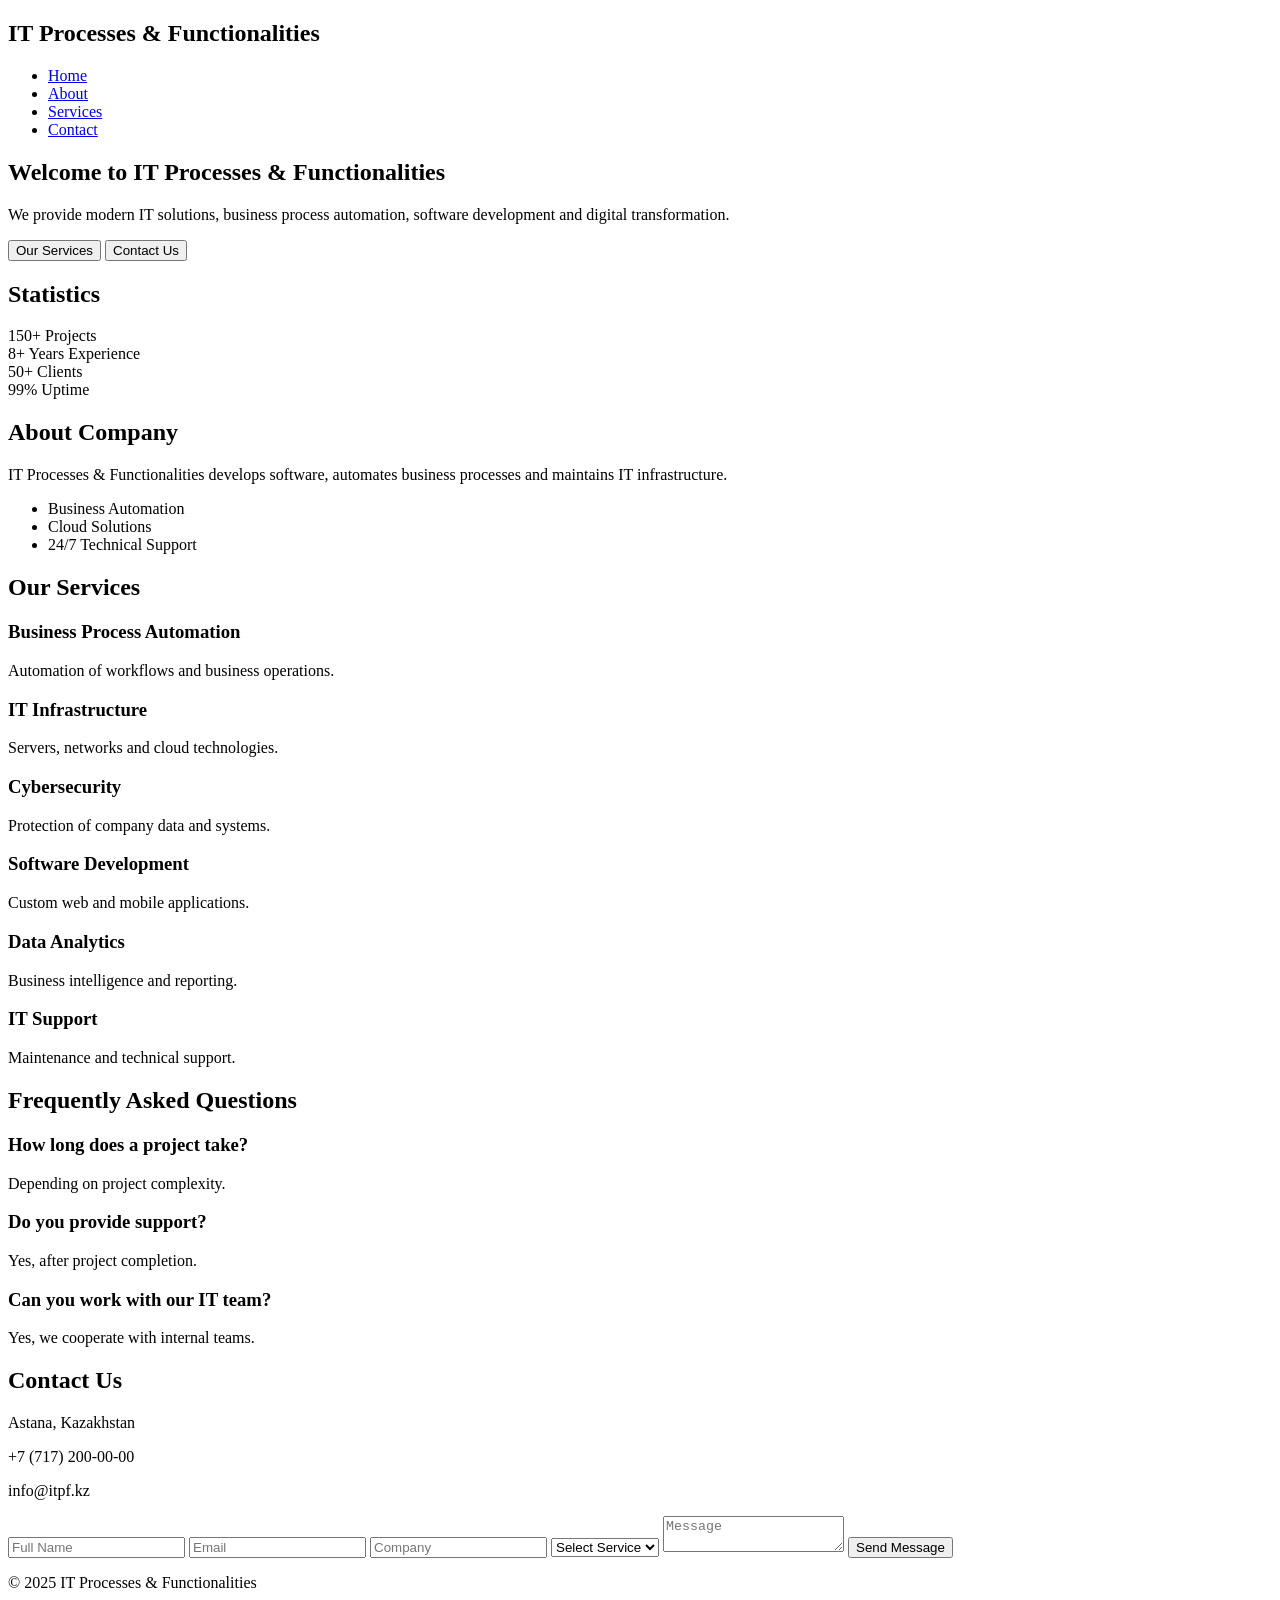
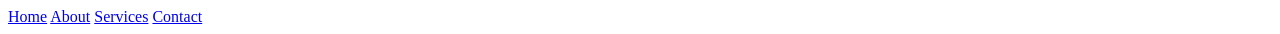
==== commit af9e0568: "feat: add HTML wireframe structure (navbar, hero, about, services, faq, contact, footer)" ====
--- a/itpf-website-v2/index.html
+++ b/itpf-website-v2/index.html
@@ -1,11 +1,147 @@
 <!DOCTYPE html>
 <html lang="en">
 <head>
-  <meta charset="UTF-8" />
-  <meta name="viewport" content="width=device-width, initial-scale=1.0" />
-  <title>IT Processes & Functionalities</title>
+    <meta charset="UTF-8">
+    <meta name="viewport" content="width=device-width, initial-scale=1.0">
+    <title>IT Processes & Functionalities</title>
 </head>
 <body>
-  <!-- Content coming soon -->
+
+    <!-- Navigation -->
+    <header>
+        <nav>
+            <h1>IT Processes & Functionalities</h1>
+
+            <ul>
+                <li><a href="#home">Home</a></li>
+                <li><a href="#about">About</a></li>
+                <li><a href="#services">Services</a></li>
+                <li><a href="#contact">Contact</a></li>
+            </ul>
+        </nav>
+    </header>
+
+    <!-- Hero -->
+    <section id="home">
+        <h2>Welcome to IT Processes & Functionalities</h2>
+        <p>
+            We provide modern IT solutions, business process automation,
+            software development and digital transformation.
+        </p>
+
+        <button>Our Services</button>
+        <button>Contact Us</button>
+    </section>
+
+    <!-- Statistics -->
+    <section>
+        <h2>Statistics</h2>
+
+        <div>150+ Projects</div>
+        <div>8+ Years Experience</div>
+        <div>50+ Clients</div>
+        <div>99% Uptime</div>
+    </section>
+
+    <!-- About -->
+    <section id="about">
+        <h2>About Company</h2>
+
+        <p>
+            IT Processes & Functionalities develops software,
+            automates business processes and maintains IT infrastructure.
+        </p>
+
+        <ul>
+            <li>Business Automation</li>
+            <li>Cloud Solutions</li>
+            <li>24/7 Technical Support</li>
+        </ul>
+    </section>
+
+    <!-- Services -->
+    <section id="services">
+        <h2>Our Services</h2>
+
+        <article>
+            <h3>Business Process Automation</h3>
+            <p>Automation of workflows and business operations.</p>
+        </article>
+
+        <article>
+            <h3>IT Infrastructure</h3>
+            <p>Servers, networks and cloud technologies.</p>
+        </article>
+
+        <article>
+            <h3>Cybersecurity</h3>
+            <p>Protection of company data and systems.</p>
+        </article>
+
+        <article>
+            <h3>Software Development</h3>
+            <p>Custom web and mobile applications.</p>
+        </article>
+
+        <article>
+            <h3>Data Analytics</h3>
+            <p>Business intelligence and reporting.</p>
+        </article>
+
+        <article>
+            <h3>IT Support</h3>
+            <p>Maintenance and technical support.</p>
+        </article>
+    </section>
+
+    <!-- FAQ -->
+    <section>
+        <h2>Frequently Asked Questions</h2>
+
+        <h3>How long does a project take?</h3>
+        <p>Depending on project complexity.</p>
+
+        <h3>Do you provide support?</h3>
+        <p>Yes, after project completion.</p>
+
+        <h3>Can you work with our IT team?</h3>
+        <p>Yes, we cooperate with internal teams.</p>
+    </section>
+
+    <!-- Contact -->
+    <section id="contact">
+        <h2>Contact Us</h2>
+
+        <p>Astana, Kazakhstan</p>
+        <p>+7 (717) 200-00-00</p>
+        <p>info@itpf.kz</p>
+
+        <form>
+            <input type="text" placeholder="Full Name">
+            <input type="email" placeholder="Email">
+            <input type="text" placeholder="Company">
+
+            <select>
+                <option>Select Service</option>
+            </select>
+
+            <textarea placeholder="Message"></textarea>
+
+            <button type="submit">Send Message</button>
+        </form>
+    </section>
+
+    <!-- Footer -->
+    <footer>
+        <p>© 2025 IT Processes & Functionalities</p>
+
+        <nav>
+            <a href="#home">Home</a>
+            <a href="#about">About</a>
+            <a href="#services">Services</a>
+            <a href="#contact">Contact</a>
+        </nav>
+    </footer>
+
 </body>
 </html>
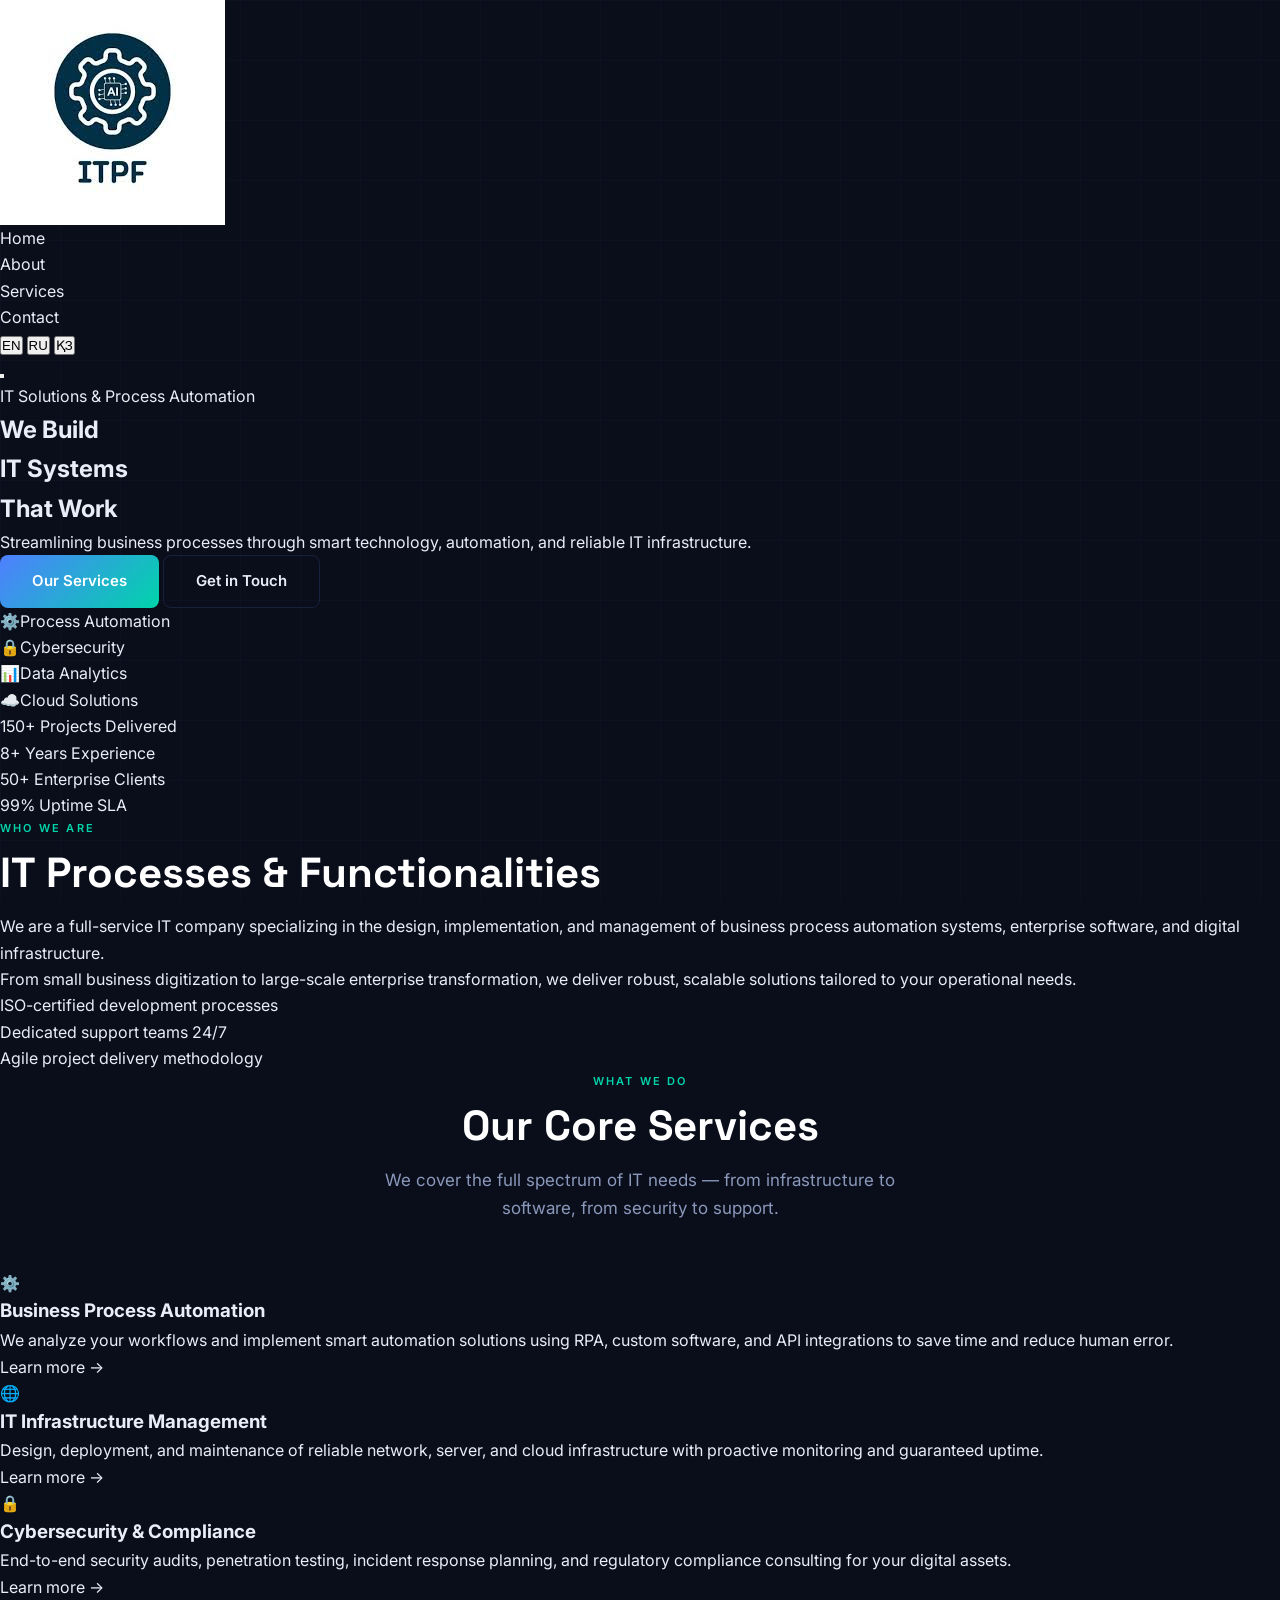
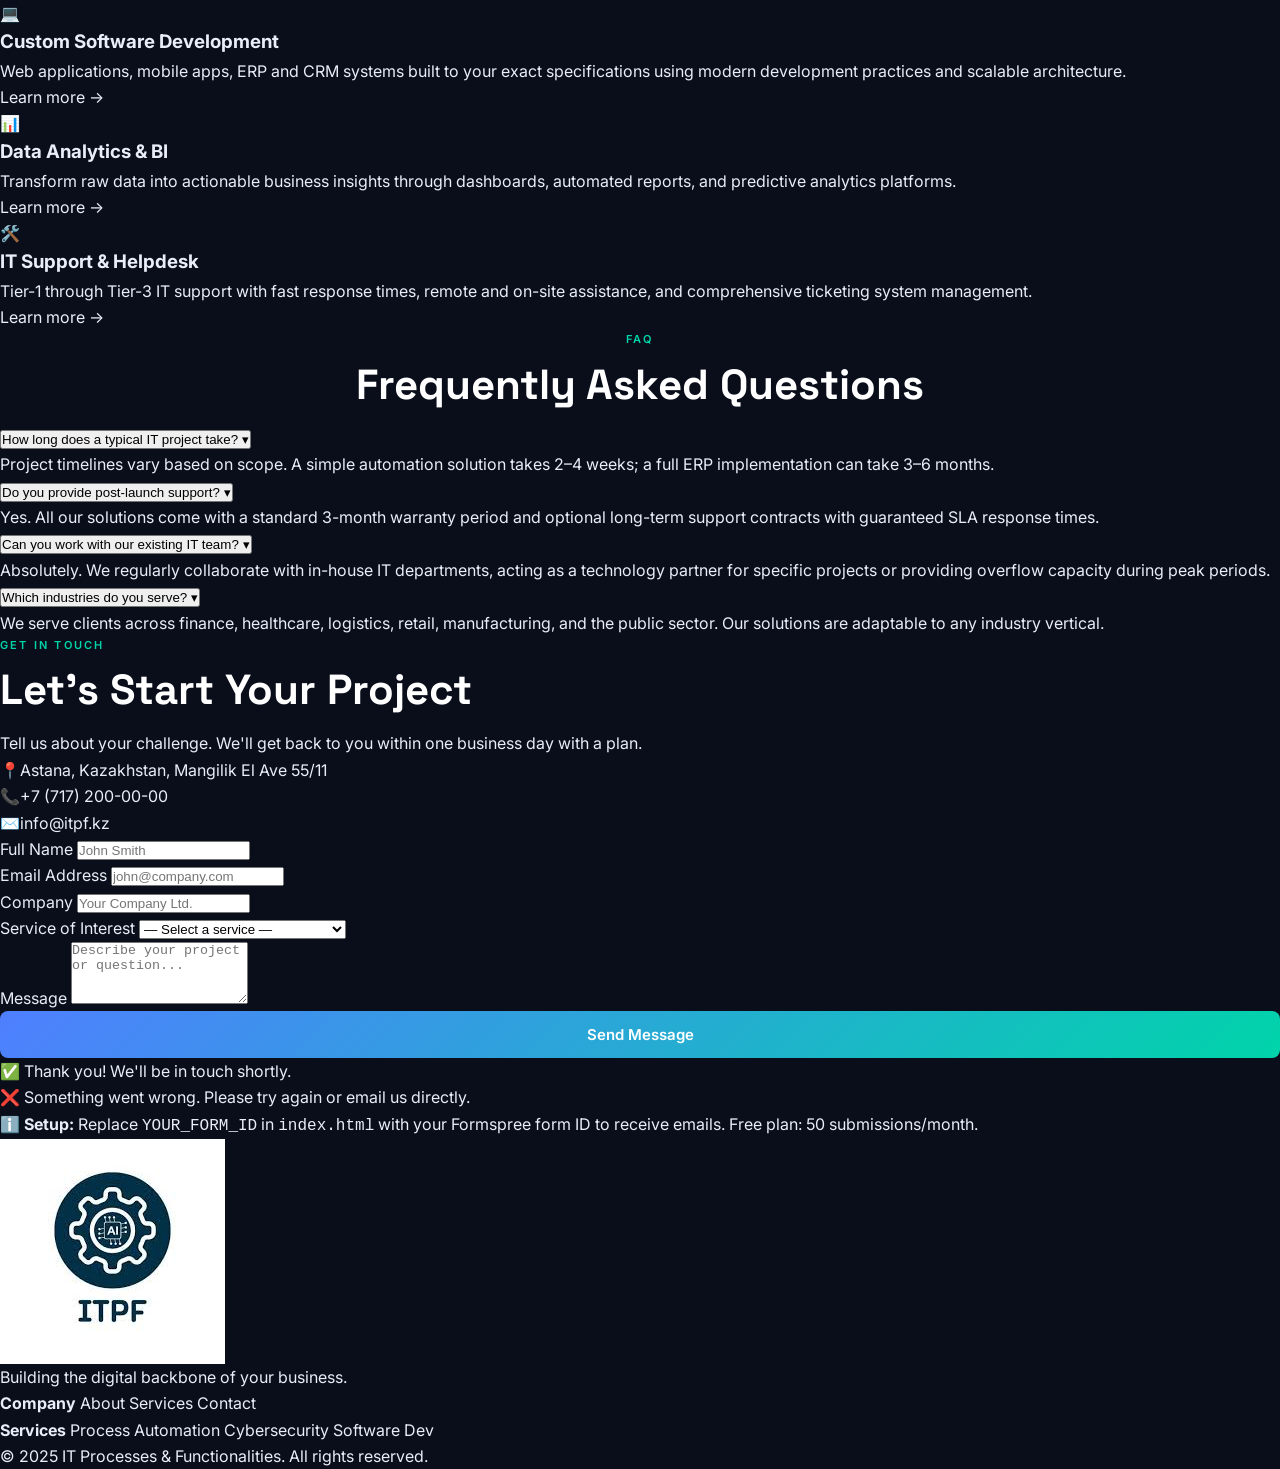
==== commit 0e7c429e: "feat: add HTML wireframe structure (navbar, hero, about, services, faq, contact, footer)" ====
--- a/itpf-website-v2/index.html
+++ b/itpf-website-v2/index.html
@@ -1,147 +1,320 @@
 <!DOCTYPE html>
 <html lang="en">
 <head>
-    <meta charset="UTF-8">
-    <meta name="viewport" content="width=device-width, initial-scale=1.0">
-    <title>IT Processes & Functionalities</title>
+  <meta charset="UTF-8" />
+  <meta name="viewport" content="width=device-width, initial-scale=1.0" />
+  <title>IT Processes & Functionalities</title>
+
+  <!-- CSS -->
+  <link rel="stylesheet" href="assets/css/main.css" />
+  <link rel="stylesheet" href="assets/css/navbar.css" />
+  <link rel="stylesheet" href="assets/css/hero.css" />
+  <link rel="stylesheet" href="assets/css/sections.css" />
+  <link rel="stylesheet" href="assets/css/contact.css" />
+  <link rel="stylesheet" href="assets/css/footer.css" />
+
+  <!-- Google Fonts -->
+  <link href="https://fonts.googleapis.com/css2?family=Inter:wght@300;400;500;600;700&family=Space+Grotesk:wght@400;500;700&display=swap" rel="stylesheet" />
 </head>
 <body>
 
-    <!-- Navigation -->
-    <header>
-        <nav>
-            <h1>IT Processes & Functionalities</h1>
-
-            <ul>
-                <li><a href="#home">Home</a></li>
-                <li><a href="#about">About</a></li>
-                <li><a href="#services">Services</a></li>
-                <li><a href="#contact">Contact</a></li>
-            </ul>
-        </nav>
-    </header>
-
-    <!-- Hero -->
-    <section id="home">
-        <h2>Welcome to IT Processes & Functionalities</h2>
-        <p>
-            We provide modern IT solutions, business process automation,
-            software development and digital transformation.
-        </p>
-
-        <button>Our Services</button>
-        <button>Contact Us</button>
-    </section>
-
-    <!-- Statistics -->
-    <section>
-        <h2>Statistics</h2>
-
-        <div>150+ Projects</div>
-        <div>8+ Years Experience</div>
-        <div>50+ Clients</div>
-        <div>99% Uptime</div>
-    </section>
-
-    <!-- About -->
-    <section id="about">
-        <h2>About Company</h2>
-
-        <p>
-            IT Processes & Functionalities develops software,
-            automates business processes and maintains IT infrastructure.
-        </p>
-
-        <ul>
-            <li>Business Automation</li>
-            <li>Cloud Solutions</li>
-            <li>24/7 Technical Support</li>
-        </ul>
-    </section>
-
-    <!-- Services -->
-    <section id="services">
-        <h2>Our Services</h2>
-
-        <article>
-            <h3>Business Process Automation</h3>
-            <p>Automation of workflows and business operations.</p>
-        </article>
-
-        <article>
-            <h3>IT Infrastructure</h3>
-            <p>Servers, networks and cloud technologies.</p>
-        </article>
-
-        <article>
-            <h3>Cybersecurity</h3>
-            <p>Protection of company data and systems.</p>
-        </article>
-
-        <article>
-            <h3>Software Development</h3>
-            <p>Custom web and mobile applications.</p>
-        </article>
-
-        <article>
-            <h3>Data Analytics</h3>
-            <p>Business intelligence and reporting.</p>
-        </article>
-
-        <article>
-            <h3>IT Support</h3>
-            <p>Maintenance and technical support.</p>
-        </article>
-    </section>
-
-    <!-- FAQ -->
-    <section>
-        <h2>Frequently Asked Questions</h2>
-
-        <h3>How long does a project take?</h3>
-        <p>Depending on project complexity.</p>
-
-        <h3>Do you provide support?</h3>
-        <p>Yes, after project completion.</p>
-
-        <h3>Can you work with our IT team?</h3>
-        <p>Yes, we cooperate with internal teams.</p>
-    </section>
-
-    <!-- Contact -->
-    <section id="contact">
-        <h2>Contact Us</h2>
-
-        <p>Astana, Kazakhstan</p>
-        <p>+7 (717) 200-00-00</p>
-        <p>info@itpf.kz</p>
-
-        <form>
-            <input type="text" placeholder="Full Name">
-            <input type="email" placeholder="Email">
-            <input type="text" placeholder="Company">
-
-            <select>
-                <option>Select Service</option>
-            </select>
-
-            <textarea placeholder="Message"></textarea>
-
-            <button type="submit">Send Message</button>
-        </form>
-    </section>
-
-    <!-- Footer -->
-    <footer>
-        <p>© 2025 IT Processes & Functionalities</p>
-
-        <nav>
-            <a href="#home">Home</a>
-            <a href="#about">About</a>
-            <a href="#services">Services</a>
-            <a href="#contact">Contact</a>
-        </nav>
-    </footer>
+  <!-- ========== NAVBAR ========== -->
+  <nav class="navbar" id="navbar">
+    <div class="nav-container">
+      <a href="#home" class="nav-logo">
+        <img src="assets/images/company-logo.png" alt="IT P&F Logo" class="nav-logo-img"
+             onerror="this.style.display='none'; document.getElementById('logoText').style.display='flex';" />
+        <span class="logo-text-fallback" id="logoText" style="display:none;">
+          <div class="logo-icon">⬡</div>
+          <span>IT P&F</span>
+        </span>
+      </a>
+
+      <ul class="nav-links" id="navLinks">
+        <li><a href="#home"     data-i18n="nav_home">Home</a></li>
+        <li><a href="#about"    data-i18n="nav_about">About</a></li>
+        <li><a href="#services" data-i18n="nav_services">Services</a></li>
+        <li><a href="#contact"  data-i18n="nav_contact">Contact</a></li>
+      </ul>
+
+      <div class="nav-right">
+        <div class="lang-switcher">
+          <button class="lang-btn active" data-lang="en">EN</button>
+          <button class="lang-btn" data-lang="ru">RU</button>
+          <button class="lang-btn" data-lang="kz">ҚЗ</button>
+        </div>
+        <button class="burger" id="burger" aria-label="Menu">
+          <span></span><span></span><span></span>
+        </button>
+      </div>
+    </div>
+  </nav>
+
+  <!-- ========== HERO ========== -->
+  <section class="hero" id="home">
+    <div class="hero-bg-grid"></div>
+    <div class="hero-content">
+      <div class="hero-tag" data-i18n="hero_tag">IT Solutions & Process Automation</div>
+      <h1 class="hero-title">
+        <span data-i18n="hero_title1">We Build</span><br/>
+        <span class="hero-accent" data-i18n="hero_title2">IT Systems</span><br/>
+        <span data-i18n="hero_title3">That Work</span>
+      </h1>
+      <p class="hero-sub" data-i18n="hero_sub">
+        Streamlining business processes through smart technology, automation, and reliable IT infrastructure.
+      </p>
+      <div class="hero-cta-group">
+        <a href="#services" class="btn-primary" data-i18n="hero_cta1">Our Services</a>
+        <a href="#contact"  class="btn-outline"  data-i18n="hero_cta2">Get in Touch</a>
+      </div>
+    </div>
+    <div class="hero-visual">
+      <div class="floating-card card1"><span class="card-icon">⚙️</span><span data-i18n="card1">Process Automation</span></div>
+      <div class="floating-card card2"><span class="card-icon">🔒</span><span data-i18n="card2">Cybersecurity</span></div>
+      <div class="floating-card card3"><span class="card-icon">📊</span><span data-i18n="card3">Data Analytics</span></div>
+      <div class="floating-card card4"><span class="card-icon">☁️</span><span data-i18n="card4">Cloud Solutions</span></div>
+    </div>
+  </section>
+
+  <!-- ========== STATS ========== -->
+  <section class="stats-bar">
+    <div class="stats-container">
+      <div class="stat-item">
+        <span class="stat-num">150+</span>
+        <span class="stat-label" data-i18n="stat1">Projects Delivered</span>
+      </div>
+      <div class="stat-divider"></div>
+      <div class="stat-item">
+        <span class="stat-num">8+</span>
+        <span class="stat-label" data-i18n="stat2">Years Experience</span>
+      </div>
+      <div class="stat-divider"></div>
+      <div class="stat-item">
+        <span class="stat-num">50+</span>
+        <span class="stat-label" data-i18n="stat3">Enterprise Clients</span>
+      </div>
+      <div class="stat-divider"></div>
+      <div class="stat-item">
+        <span class="stat-num">99%</span>
+        <span class="stat-label" data-i18n="stat4">Uptime SLA</span>
+      </div>
+    </div>
+  </section>
+
+  <!-- ========== ABOUT ========== -->
+  <section class="about" id="about">
+    <div class="section-container">
+      <div class="about-text">
+        <div class="section-eyebrow" data-i18n="about_eyebrow">WHO WE ARE</div>
+        <h2 class="section-title" data-i18n="about_title">IT Processes & Functionalities</h2>
+        <p data-i18n="about_p1">We are a full-service IT company specializing in the design, implementation, and management of business process automation systems, enterprise software, and digital infrastructure.</p>
+        <p data-i18n="about_p2">From small business digitization to large-scale enterprise transformation, we deliver robust, scalable solutions tailored to your operational needs.</p>
+        <div class="about-features">
+          <div class="feature-row"><div class="feature-dot"></div><span data-i18n="feat1">ISO-certified development processes</span></div>
+          <div class="feature-row"><div class="feature-dot"></div><span data-i18n="feat2">Dedicated support teams 24/7</span></div>
+          <div class="feature-row"><div class="feature-dot"></div><span data-i18n="feat3">Agile project delivery methodology</span></div>
+        </div>
+      </div>
+    </div>
+  </section>
+
+  <!-- ========== SERVICES ========== -->
+  <section class="services" id="services">
+    <div class="services-inner">
+      <div class="section-eyebrow center" data-i18n="services_eyebrow">WHAT WE DO</div>
+      <h2 class="section-title center" data-i18n="services_title">Our Core Services</h2>
+      <p class="section-sub center" data-i18n="services_sub">We cover the full spectrum of IT needs — from infrastructure to software, from security to support.</p>
+      <div class="services-grid">
+        <div class="service-card">
+          <div class="service-icon-wrap"><span class="service-icon">⚙️</span></div>
+          <h3 data-i18n="srv1_title">Business Process Automation</h3>
+          <p data-i18n="srv1_desc">We analyze your workflows and implement smart automation solutions using RPA, custom software, and API integrations to save time and reduce human error.</p>
+          <a href="#contact" class="service-link" data-i18n="srv_link">Learn more →</a>
+        </div>
+        <div class="service-card featured">
+          <div class="service-icon-wrap"><span class="service-icon">🌐</span></div>
+          <h3 data-i18n="srv2_title">IT Infrastructure Management</h3>
+          <p data-i18n="srv2_desc">Design, deployment, and maintenance of reliable network, server, and cloud infrastructure with proactive monitoring and guaranteed uptime.</p>
+          <a href="#contact" class="service-link" data-i18n="srv_link">Learn more →</a>
+        </div>
+        <div class="service-card">
+          <div class="service-icon-wrap"><span class="service-icon">🔒</span></div>
+          <h3 data-i18n="srv3_title">Cybersecurity & Compliance</h3>
+          <p data-i18n="srv3_desc">End-to-end security audits, penetration testing, incident response planning, and regulatory compliance consulting for your digital assets.</p>
+          <a href="#contact" class="service-link" data-i18n="srv_link">Learn more →</a>
+        </div>
+        <div class="service-card">
+          <div class="service-icon-wrap"><span class="service-icon">💻</span></div>
+          <h3 data-i18n="srv4_title">Custom Software Development</h3>
+          <p data-i18n="srv4_desc">Web applications, mobile apps, ERP and CRM systems built to your exact specifications using modern development practices and scalable architecture.</p>
+          <a href="#contact" class="service-link" data-i18n="srv_link">Learn more →</a>
+        </div>
+        <div class="service-card">
+          <div class="service-icon-wrap"><span class="service-icon">📊</span></div>
+          <h3 data-i18n="srv5_title">Data Analytics & BI</h3>
+          <p data-i18n="srv5_desc">Transform raw data into actionable business insights through dashboards, automated reports, and predictive analytics platforms.</p>
+          <a href="#contact" class="service-link" data-i18n="srv_link">Learn more →</a>
+        </div>
+        <div class="service-card">
+          <div class="service-icon-wrap"><span class="service-icon">🛠️</span></div>
+          <h3 data-i18n="srv6_title">IT Support & Helpdesk</h3>
+          <p data-i18n="srv6_desc">Tier-1 through Tier-3 IT support with fast response times, remote and on-site assistance, and comprehensive ticketing system management.</p>
+          <a href="#contact" class="service-link" data-i18n="srv_link">Learn more →</a>
+        </div>
+      </div>
+    </div>
+  </section>
+
+  <!-- ========== FAQ ========== -->
+  <section class="faq-section">
+    <div class="faq-inner">
+      <div class="section-eyebrow center" data-i18n="faq_eyebrow">FAQ</div>
+      <h2 class="section-title center" data-i18n="faq_title">Frequently Asked Questions</h2>
+      <div class="faq-list">
+        <div class="faq-item">
+          <button class="faq-q" onclick="toggleFAQ(this)">
+            <span data-i18n="faq1_q">How long does a typical IT project take?</span>
+            <span class="faq-arrow">▾</span>
+          </button>
+          <div class="faq-a"><p data-i18n="faq1_a">Project timelines vary based on scope. A simple automation solution takes 2–4 weeks; a full ERP implementation can take 3–6 months.</p></div>
+        </div>
+        <div class="faq-item">
+          <button class="faq-q" onclick="toggleFAQ(this)">
+            <span data-i18n="faq2_q">Do you provide post-launch support?</span>
+            <span class="faq-arrow">▾</span>
+          </button>
+          <div class="faq-a"><p data-i18n="faq2_a">Yes. All our solutions come with a standard 3-month warranty period and optional long-term support contracts with guaranteed SLA response times.</p></div>
+        </div>
+        <div class="faq-item">
+          <button class="faq-q" onclick="toggleFAQ(this)">
+            <span data-i18n="faq3_q">Can you work with our existing IT team?</span>
+            <span class="faq-arrow">▾</span>
+          </button>
+          <div class="faq-a"><p data-i18n="faq3_a">Absolutely. We regularly collaborate with in-house IT departments, acting as a technology partner for specific projects or providing overflow capacity during peak periods.</p></div>
+        </div>
+        <div class="faq-item">
+          <button class="faq-q" onclick="toggleFAQ(this)">
+            <span data-i18n="faq4_q">Which industries do you serve?</span>
+            <span class="faq-arrow">▾</span>
+          </button>
+          <div class="faq-a"><p data-i18n="faq4_a">We serve clients across finance, healthcare, logistics, retail, manufacturing, and the public sector. Our solutions are adaptable to any industry vertical.</p></div>
+        </div>
+      </div>
+    </div>
+  </section>
+
+  <!-- ========== CONTACT ========== -->
+  <section class="contact-section" id="contact">
+    <div class="contact-inner">
+      <div class="contact-info">
+        <div class="section-eyebrow" data-i18n="contact_eyebrow">GET IN TOUCH</div>
+        <h2 class="section-title" data-i18n="contact_title">Let's Start Your Project</h2>
+        <p data-i18n="contact_sub">Tell us about your challenge. We'll get back to you within one business day with a plan.</p>
+        <div class="contact-details">
+          <div class="contact-row"><span class="c-icon">📍</span><span data-i18n="contact_address">Astana, Kazakhstan, Mangilik El Ave 55/11</span></div>
+          <div class="contact-row"><span class="c-icon">📞</span><span>+7 (717) 200-00-00</span></div>
+          <div class="contact-row"><span class="c-icon">✉️</span><span>info@itpf.kz</span></div>
+        </div>
+      </div>
+
+      <!-- FORM — submissions go to Formspree (replace YOUR_FORM_ID) -->
+      <form class="contact-form" id="contactForm"
+            action="https://formspree.io/f/mbdvygqb"
+            method="POST"
+            onsubmit="handleSubmit(event)">
+
+        <div class="form-row">
+          <div class="form-group">
+            <label data-i18n="form_name">Full Name</label>
+            <input type="text" name="name" id="fname" placeholder="John Smith" required />
+          </div>
+          <div class="form-group">
+            <label data-i18n="form_email">Email Address</label>
+            <input type="email" name="email" id="femail" placeholder="john@company.com" required />
+          </div>
+        </div>
+        <div class="form-group">
+          <label data-i18n="form_company">Company</label>
+          <input type="text" name="company" id="fcompany" placeholder="Your Company Ltd." />
+        </div>
+        <div class="form-group">
+          <label data-i18n="form_service">Service of Interest</label>
+          <select name="service" id="fservice">
+            <option value="" data-i18n="form_select">— Select a service —</option>
+            <option value="automation"    data-i18n="srv1_title">Business Process Automation</option>
+            <option value="infra"         data-i18n="srv2_title">IT Infrastructure Management</option>
+            <option value="security"      data-i18n="srv3_title">Cybersecurity & Compliance</option>
+            <option value="software"      data-i18n="srv4_title">Custom Software Development</option>
+            <option value="analytics"     data-i18n="srv5_title">Data Analytics & BI</option>
+            <option value="support"       data-i18n="srv6_title">IT Support & Helpdesk</option>
+          </select>
+        </div>
+        <div class="form-group">
+          <label data-i18n="form_msg">Message</label>
+          <textarea name="message" id="fmessage" rows="4" placeholder="Describe your project or question..." required></textarea>
+        </div>
+
+        <!-- Hidden field so you know which page sent the message -->
+        <input type="hidden" name="_subject" value="New message from IT P&F website" />
+        <input type="hidden" name="_replyto" id="replyTo" />
+
+        <button type="submit" class="btn-primary full-w" id="submitBtn" data-i18n="form_submit">Send Message</button>
+
+        <div class="form-success" id="formSuccess">
+          <span data-i18n="form_success">✅ Thank you! We'll be in touch shortly.</span>
+        </div>
+        <div class="form-error" id="formError">
+          <span data-i18n="form_error">❌ Something went wrong. Please try again or email us directly.</span>
+        </div>
+
+        <!-- SETUP INSTRUCTIONS (visible only in dev) -->
+        <div class="form-setup-note" id="setupNote">
+          ℹ️ <strong>Setup:</strong> Replace <code>YOUR_FORM_ID</code> in <code>index.html</code> with your
+          <a href="https://formspree.io" target="_blank">Formspree</a> form ID to receive emails.
+          Free plan: 50 submissions/month.
+        </div>
+      </form>
+    </div>
+  </section>
+
+  <!-- ========== FOOTER ========== -->
+  <footer class="footer">
+    <div class="footer-inner">
+      <div class="footer-brand">
+        <img src="assets/images/company-logo.png" alt="Logo" class="footer-logo"
+             onerror="this.style.display='none'; document.getElementById('footerLogoFallback').style.display='flex';" />
+        <div class="footer-logo-fallback" id="footerLogoFallback" style="display:none;">
+          <div class="logo-icon">⬡</div><span class="logo-text-f">IT P&F</span>
+        </div>
+        <p data-i18n="footer_tagline">Building the digital backbone of your business.</p>
+      </div>
+      <div class="footer-links">
+        <div class="footer-col">
+          <strong data-i18n="footer_company">Company</strong>
+          <a href="#about"    data-i18n="nav_about">About</a>
+          <a href="#services" data-i18n="nav_services">Services</a>
+          <a href="#contact"  data-i18n="nav_contact">Contact</a>
+        </div>
+        <div class="footer-col">
+          <strong data-i18n="footer_services">Services</strong>
+          <a href="#services" data-i18n="srv1_title">Process Automation</a>
+          <a href="#services" data-i18n="srv3_title">Cybersecurity</a>
+          <a href="#services" data-i18n="srv4_title">Software Dev</a>
+        </div>
+      </div>
+    </div>
+    <div class="footer-bottom">
+      <span>© 2025 IT Processes & Functionalities. <span data-i18n="footer_rights">All rights reserved.</span></span>
+    </div>
+  </footer>
+
+  <!-- JS -->
+  <script src="assets/js/i18n.js"></script>
+  <script src="assets/js/navbar.js"></script>
+  <script src="assets/js/faq.js"></script>
+  <script src="assets/js/form.js"></script>
+  <script src="assets/js/animations.js"></script>
+  <script src="assets/js/main.js"></script>
 
 </body>
 </html>
--- a/itpf-website-v2/assets/css/main.css
+++ b/itpf-website-v2/assets/css/main.css
@@ -0,0 +1,87 @@
+/* ================================================
+   main.css  — Design tokens · Reset · Utilities
+   ================================================ */
+
+/* ── DESIGN TOKENS ── */
+:root {
+  --bg:          #0A0E1A;
+  --bg2:         #0F1526;
+  --bg3:         #141B30;
+  --surface:     #1A2240;
+  --border:      rgba(100,140,255,0.15);
+  --accent:      #4F7FFF;
+  --accent2:     #00D4AA;
+  --text:        #E8EDF8;
+  --text2:       #8A98BB;
+  --text3:       #5A6A8A;
+  --white:       #FFFFFF;
+  --gradient:    linear-gradient(135deg,#4F7FFF 0%,#00D4AA 100%);
+  --font-display:'Space Grotesk', sans-serif;
+  --font-body:   'Inter', sans-serif;
+  --radius:      12px;
+  --radius-lg:   20px;
+  --transition:  0.25s ease;
+  --shadow:      0 8px 32px rgba(0,0,0,0.4);
+  --shadow-card: 0 4px 20px rgba(79,127,255,0.12);
+}
+
+/* ── RESET ── */
+*, *::before, *::after { box-sizing: border-box; margin: 0; padding: 0; }
+html  { scroll-behavior: smooth; }
+body  { background: var(--bg); color: var(--text); font-family: var(--font-body); font-size: 16px; line-height: 1.65; overflow-x: hidden; }
+a     { color: inherit; text-decoration: none; }
+img   { max-width: 100%; display: block; }
+ul    { list-style: none; }
+
+/* ── UTILITIES ── */
+.center { text-align: center; }
+
+.section-eyebrow {
+  font-size: 11px; font-weight: 600;
+  letter-spacing: 0.2em; color: var(--accent2);
+  text-transform: uppercase; margin-bottom: 12px;
+}
+
+.section-title {
+  font-family: var(--font-display);
+  font-size: clamp(28px, 4vw, 42px);
+  font-weight: 700; color: var(--white);
+  line-height: 1.15; margin-bottom: 16px;
+}
+
+.section-sub {
+  color: var(--text2); font-size: 17px;
+  max-width: 560px; margin: 0 auto 48px;
+}
+
+/* ── BUTTONS ── */
+.btn-primary {
+  display: inline-block;
+  background: var(--gradient);
+  color: var(--white); font-family: var(--font-body);
+  font-weight: 600; font-size: 15px;
+  padding: 14px 32px; border-radius: 8px;
+  border: none; cursor: pointer;
+  transition: opacity var(--transition), transform var(--transition);
+}
+.btn-primary:hover { opacity: 0.88; transform: translateY(-2px); }
+.btn-primary.full-w { width: 100%; text-align: center; }
+
+.btn-outline {
+  display: inline-block; background: transparent;
+  color: var(--text); font-weight: 600; font-size: 15px;
+  padding: 13px 32px; border-radius: 8px;
+  border: 1.5px solid var(--border); cursor: pointer;
+  transition: border-color var(--transition), color var(--transition);
+}
+.btn-outline:hover { border-color: var(--accent); color: var(--accent); }
+
+/* ── BG GRID ── */
+.hero-bg-grid {
+  position: fixed; inset: 0;
+  background-image:
+    linear-gradient(rgba(79,127,255,0.04) 1px, transparent 1px),
+    linear-gradient(90deg, rgba(79,127,255,0.04) 1px, transparent 1px);
+  background-size: 60px 60px;
+  pointer-events: none; z-index: -1;
+}
